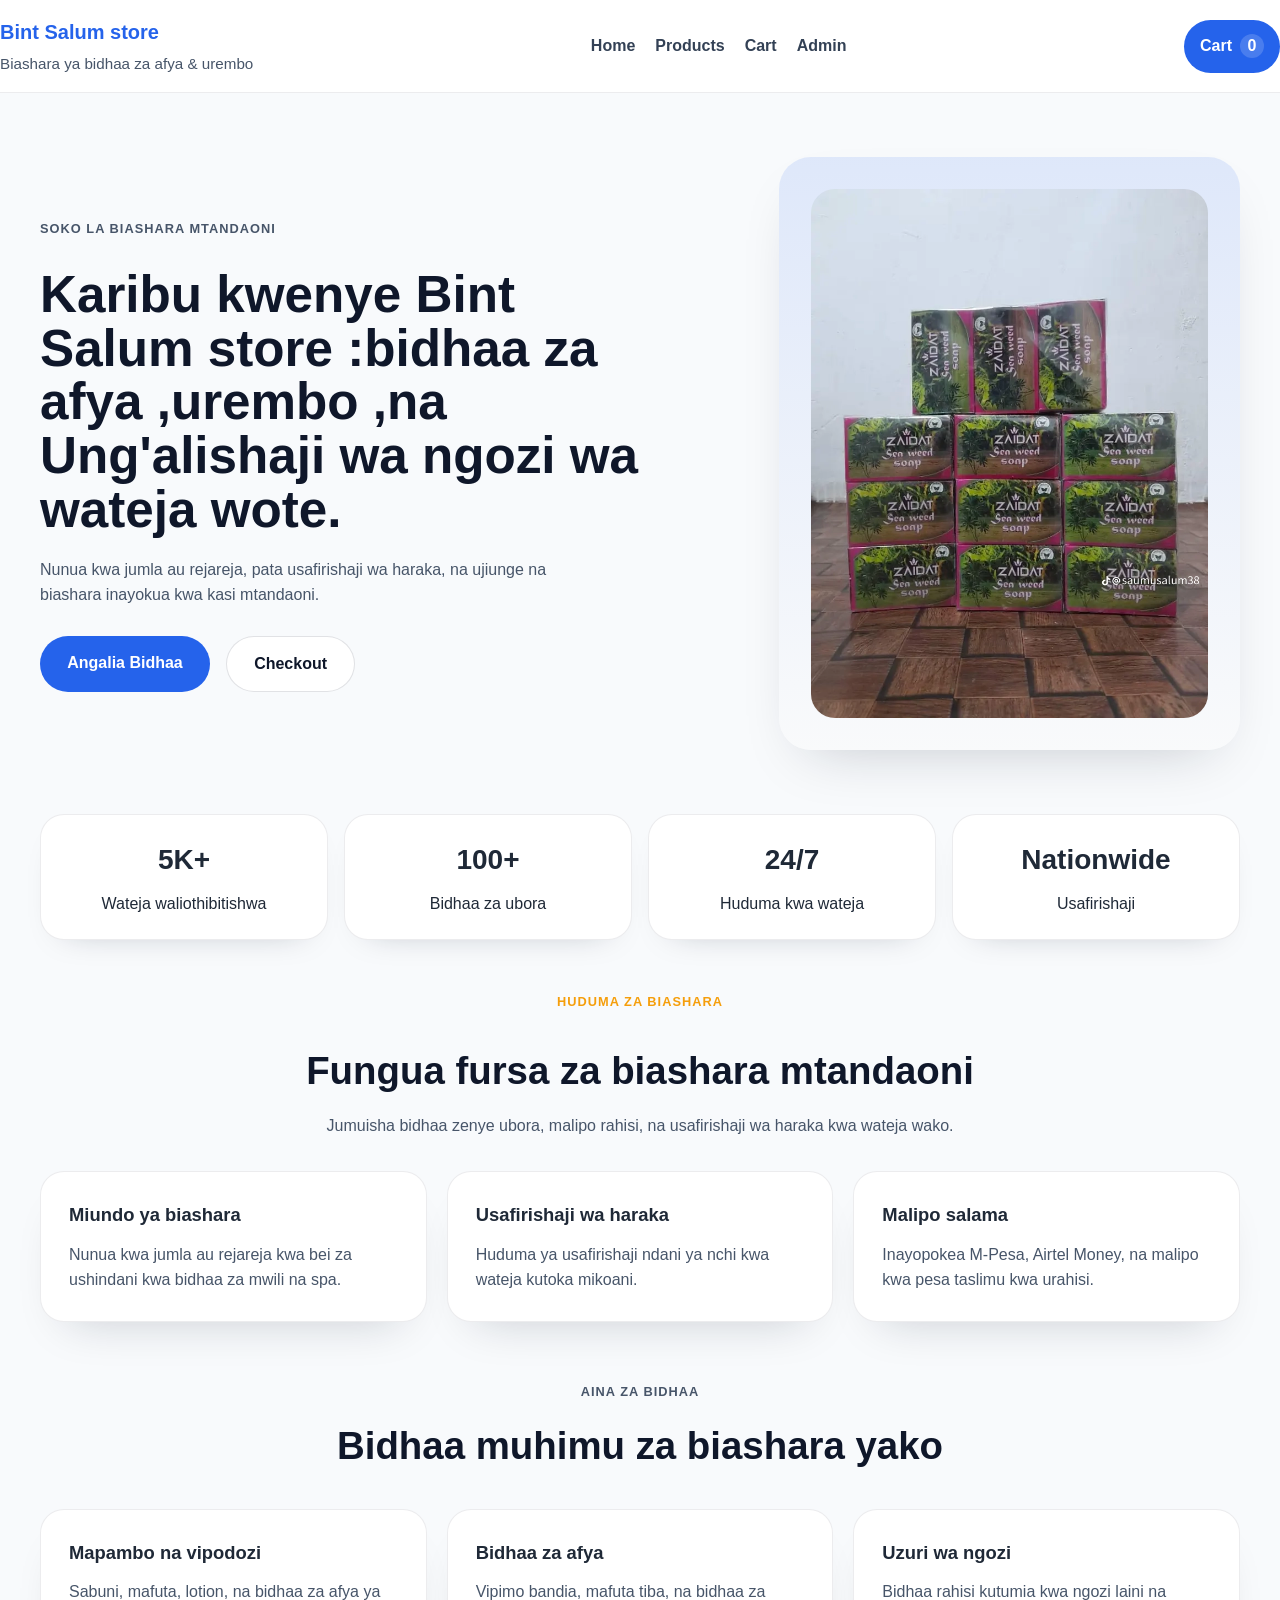
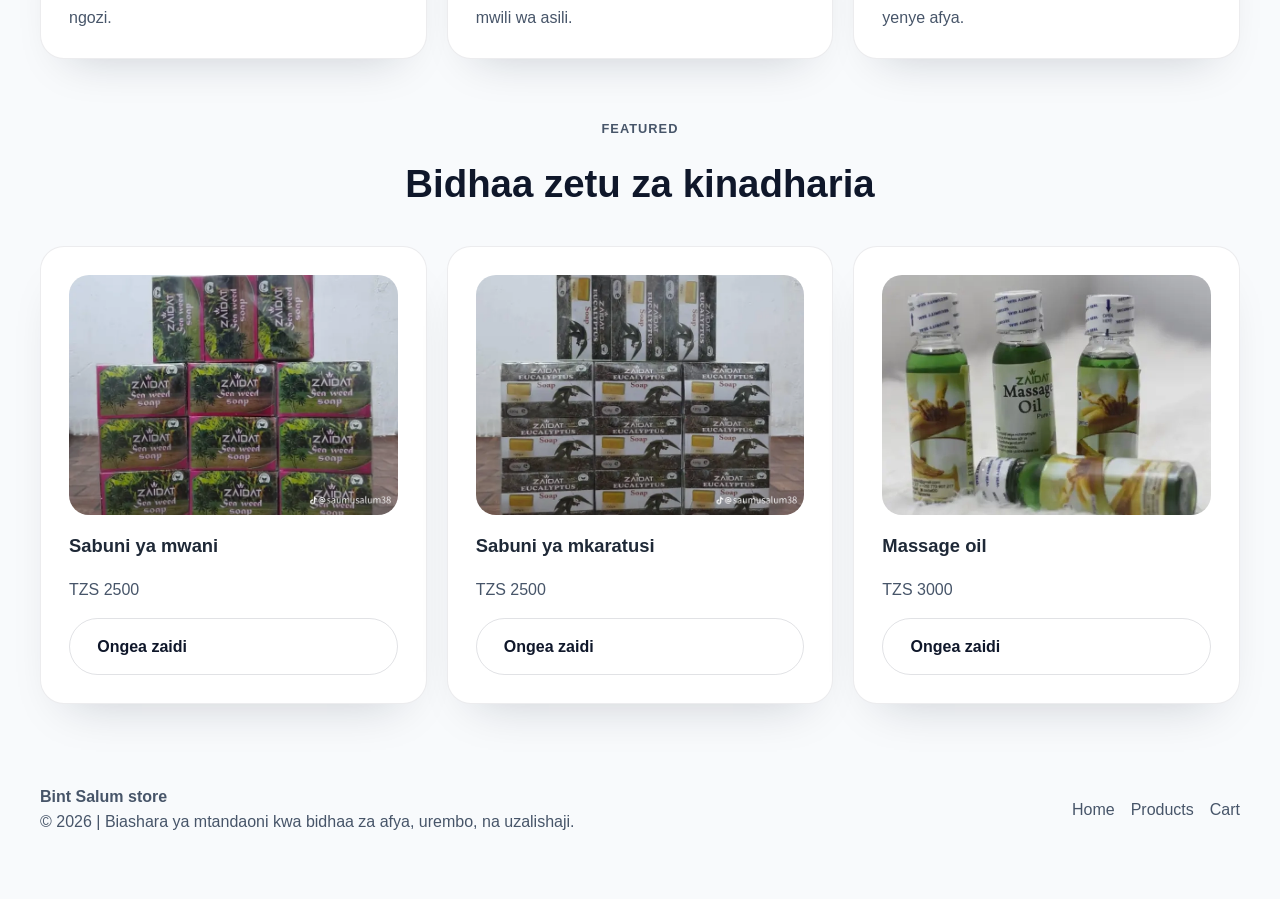
==== index.html @ f61f471f "Update site title and brand to Bint Salum store" ====
﻿<!DOCTYPE html>
<html lang="sw">
<head>
    <meta charset="UTF-8">
    <meta name="viewport" content="width=device-width, initial-scale=1.0">
    <title>Bint Salum store | Soko la Mtanda Mtandaoni</title>
    <link rel="stylesheet" href="css/style.css">
</head>
<body>

<header>
    <div class="brand">
        <a href="index.html">Bint Salum store</a>
        <p>Biashara ya bidhaa za afya & urembo</p>
    </div>
    <nav class="main-nav">
        <a href="index.html">Home</a>
        <a href="products.html">Products</a>
        <a href="cart.html">Cart</a>
        <a href="admin-login.html">Admin</a>
    </nav>
    <div class="header-actions">
        <a href="cart.html" class="cart-link">Cart <span class="cart-count">0</span></a>
    </div>
</header>

<main>
    <section class="hero container">
        <div class="hero-copy">
            <p class="eyebrow">Soko la biashara mtandaoni</p>
            <h1>Karibu kwenye Bint Salum store :bidhaa za afya ,urembo ,na Ung'alishaji wa ngozi wa wateja wote.</h1>
            <p>Nunua kwa jumla au rejareja, pata usafirishaji wa haraka, na ujiunge na biashara inayokua kwa kasi mtandaoni.</p>
            <div class="hero-actions">
                <a class="btn btn-primary" href="products.html">Angalia Bidhaa</a>
                <a class="btn btn-secondary" href="checkout.html">Checkout</a>
            </div>
        </div>
        <div class="hero-visual">
            <img src="images/product1.jpg" alt="Featured product" />
        </div>
    </section>

    <section class="stats container">
        <div class="stat-card">
            <strong>5K+</strong>
            <span>Wateja waliothibitishwa</span>
        </div>
        <div class="stat-card">
            <strong>100+</strong>
            <span>Bidhaa za ubora</span>
        </div>
        <div class="stat-card">
            <strong>24/7</strong>
            <span>Huduma kwa wateja</span>
        </div>
        <div class="stat-card">
            <strong>Nationwide</strong>
            <span>Usafirishaji</span>
        </div>
    </section>

    <section class="section-intro container">
        <span class="eyebrow">Huduma za biashara</span>
        <h2>Fungua fursa za biashara mtandaoni</h2>
        <p>Jumuisha bidhaa zenye ubora, malipo rahisi, na usafirishaji wa haraka kwa wateja wako.</p>
    </section>

    <section class="features container">
        <div class="feature-card">
            <h3>Miundo ya biashara</h3>
            <p>Nunua kwa jumla au rejareja kwa bei za ushindani kwa bidhaa za mwili na spa.</p>
        </div>
        <div class="feature-card">
            <h3>Usafirishaji wa haraka</h3>
            <p>Huduma ya usafirishaji ndani ya nchi kwa wateja kutoka mikoani.</p>
        </div>
        <div class="feature-card">
            <h3>Malipo salama</h3>
            <p>Inayopokea M-Pesa, Airtel Money, na malipo kwa pesa taslimu kwa urahisi.</p>
        </div>
    </section>

    <section class="categories container">
        <div class="section-heading">
            <p class="eyebrow">Aina za bidhaa</p>
            <h2>Bidhaa muhimu za biashara yako</h2>
        </div>
        <div class="category-grid">
            <div class="category-card">
                <h3>Mapambo na vipodozi</h3>
                <p>Sabuni, mafuta, lotion, na bidhaa za afya ya ngozi.</p>
            </div>
            <div class="category-card">
                <h3>Bidhaa za afya</h3>
                <p>Vipimo bandia, mafuta tiba, na bidhaa za mwili wa asili.</p>
            </div>
            <div class="category-card">
                <h3>Uzuri wa ngozi</h3>
                <p>Bidhaa rahisi kutumia kwa ngozi laini na yenye afya.</p>
            </div>
        </div>
    </section>

    <section class="featured-products container">
        <div class="section-heading">
            <p class="eyebrow">Featured</p>
            <h2>Bidhaa zetu za kinadharia</h2>
        </div>
        <div class="products-grid">
            <article class="product-card">
                <img src="images/product1.jpg" alt="Sabuni ya mwani" />
                <h3>Sabuni ya mwani</h3>
                <p>TZS 2500</p>
                <a href="products.html" class="btn btn-outline">Ongea zaidi</a>
            </article>
            <article class="product-card">
                <img src="images/product2.jpg" alt="Sabuni ya mkaratusi" />
                <h3>Sabuni ya mkaratusi</h3>
                <p>TZS 2500</p>
                <a href="products.html" class="btn btn-outline">Ongea zaidi</a>
            </article>
            <article class="product-card">
                <img src="images/product3.jpg" alt="Massage oil" />
                <h3>Massage oil</h3>
                <p>TZS 3000</p>
                <a href="products.html" class="btn btn-outline">Ongea zaidi</a>
            </article>
        </div>
    </section>
</main>

<footer class="site-footer container">
    <div>
        <strong>Bint Salum store</strong>
        <p>© 2026 | Biashara ya mtandaoni kwa bidhaa za afya, urembo, na uzalishaji.</p>
    </div>
    <nav class="footer-nav">
        <a href="index.html">Home</a>
        <a href="products.html">Products</a>
        <a href="cart.html">Cart</a>
    </nav>
</footer>

<script src="js/script.js"></script>
</body>
</html>
---- css/style.css ----
﻿* {
    box-sizing: border-box;
    margin: 0;
    padding: 0;
}

:root {
    color-scheme: light;
    font-family: "Inter", Arial, sans-serif;
    font-size: 16px;
    color: #1f2937;
    background: #f8fafc;
    --page-bg: #f8fafc;
    --surface: #ffffff;
    --surface-strong: #eef2ff;
    --primary: #2563eb;
    --primary-dark: #1d4ed8;
    --accent: #f59e0b;
    --border: rgba(15, 23, 42, 0.08);
    --shadow: 0 24px 60px -30px rgba(15, 23, 42, 0.25);
}

html, body {
    min-height: 100%;
    background: var(--page-bg);
}

body {
    line-height: 1.6;
}

img {
    max-width: 100%;
    display: block;
}

a {
    color: inherit;
    text-decoration: none;
}

button, select, input {
    font: inherit;
}

.container {
    width: min(1200px, calc(100% - 2rem));
    margin: 0 auto;
}

header {
    background: #ffffff;
    display: flex;
    align-items: center;
    justify-content: space-between;
    gap: 1rem;
    padding: 1rem 0;
    position: sticky;
    top: 0;
    z-index: 10;
    border-bottom: 1px solid var(--border);
    backdrop-filter: blur(8px);
}

.brand a {
    font-size: 1.25rem;
    font-weight: 700;
    color: var(--primary);
}

.brand p {
    margin-top: 0.25rem;
    color: #475569;
    font-size: 0.95rem;
}

.main-nav {
    display: flex;
    flex-wrap: wrap;
    gap: 1.25rem;
    align-items: center;
}

.main-nav a {
    color: #334155;
    font-weight: 550;
    transition: color 0.2s ease;
}

.main-nav a:hover {
    color: var(--primary);
}

.header-actions {
    display: flex;
    align-items: center;
    gap: 0.75rem;
}

.cart-link {
    background: var(--primary);
    color: #ffffff;
    padding: 0.85rem 1rem;
    border-radius: 999px;
    font-weight: 600;
    display: inline-flex;
    align-items: center;
    gap: 0.5rem;
}

.cart-count {
    display: inline-flex;
    min-width: 1.5rem;
    height: 1.5rem;
    align-items: center;
    justify-content: center;
    border-radius: 999px;
    background: rgba(255, 255, 255, 0.17);
}

.hero {
    padding: 4rem 0;
    display: grid;
    grid-template-columns: 1.2fr 0.8fr;
    gap: 3rem;
    align-items: center;
}

.hero-copy {
    max-width: 620px;
}

.eyebrow {
    display: inline-flex;
    align-items: center;
    gap: 0.5rem;
    color: var(--accent);
    font-weight: 700;
    margin-bottom: 1rem;
    text-transform: uppercase;
    letter-spacing: 0.08em;
    font-size: 0.8rem;
}

.hero h1 {
    font-size: clamp(2.4rem, 4vw, 3.6rem);
    line-height: 1.05;
    margin-bottom: 1.25rem;
    color: #0f172a;
}

.hero p {
    max-width: 34rem;
    color: #475569;
    margin-bottom: 1.75rem;
}

.hero-actions {
    display: flex;
    flex-wrap: wrap;
    gap: 1rem;
}

.btn {
    border: none;
    border-radius: 999px;
    padding: 0.9rem 1.7rem;
    font-weight: 700;
    cursor: pointer;
    transition: transform 0.2s ease, box-shadow 0.2s ease, background-color 0.2s ease;
}

.btn:hover {
    transform: translateY(-1px);
}

.btn-primary {
    background: var(--primary);
    color: #ffffff;
}

.btn-secondary {
    background: #ffffff;
    color: #0f172a;
    border: 1px solid rgba(15, 23, 42, 0.12);
}

.btn-outline {
    background: transparent;
    border: 1px solid rgba(15, 23, 42, 0.12);
    color: #0f172a;
}

.hero-visual {
    display: grid;
    place-items: center;
    background: linear-gradient(180deg, rgba(37, 99, 235, 0.12), rgba(249, 250, 251, 0.9));
    border-radius: 32px;
    padding: 2rem;
    box-shadow: var(--shadow);
}

.hero-visual img {
    width: 100%;
    border-radius: 24px;
    object-fit: cover;
}

.stats {
    display: grid;
    grid-template-columns: repeat(4, minmax(180px, 1fr));
    gap: 1rem;
    margin-bottom: 3rem;
}

.stat-card {
    background: var(--surface);
    padding: 1.4rem;
    border: 1px solid var(--border);
    border-radius: 24px;
    text-align: center;
    box-shadow: 0 14px 34px -26px rgba(15, 23, 42, 0.35);
}

.stat-card strong {
    display: block;
    font-size: 1.75rem;
    margin-bottom: 0.5rem;
}

.section-intro,
.section-heading {
    text-align: center;
    margin-bottom: 2rem;
}

.section-heading h2,
.section-intro h2 {
    font-size: clamp(2rem, 3vw, 2.6rem);
    margin-top: 0.75rem;
    color: #0f172a;
}

.section-intro p,
.section-heading p {
    color: #475569;
    max-width: 700px;
    margin: 0.75rem auto 0;
}

.features,
.category-grid,
.products-grid {
    display: grid;
    gap: 1.25rem;
    margin-bottom: 3rem;
}

.features {
    grid-template-columns: repeat(3, minmax(260px, 1fr));
}

.feature-card,
.category-card,
.product-card,
.checkout-card,
.checkout-summary-card,
.order-box,
.cart-item {
    background: var(--surface);
    border-radius: 24px;
    padding: 1.75rem;
    border: 1px solid var(--border);
    box-shadow: 0 24px 48px -28px rgba(15, 23, 42, 0.22);
}

.feature-card h3,
.category-card h3,
.product-card h3 {
    margin-bottom: 0.75rem;
    font-size: 1.15rem;
}

.feature-card p,
.category-card p,
.product-card p,
.order-box p {
    color: #475569;
}

.category-grid {
    grid-template-columns: repeat(3, minmax(220px, 1fr));
}

.products-grid {
    grid-template-columns: repeat(3, minmax(240px, 1fr));
}

.product-card {
    display: flex;
    flex-direction: column;
    gap: 1rem;
}

.product-card img {
    border-radius: 20px;
    height: 240px;
    object-fit: cover;
}

.product-card h3 {
    margin: 0;
}

.checkout-grid {
    display: grid;
    grid-template-columns: 1.1fr 0.9fr;
    gap: 2rem;
    margin-bottom: 3rem;
}

.checkout-card,
.checkout-summary-card {
    min-height: 360px;
}

.checkout-card form,
.login-panel {
    display: grid;
    gap: 1rem;
}

.checkout-card input,
.checkout-card select,
.login-panel input {
    width: 100%;
    padding: 1rem 1.1rem;
    border-radius: 16px;
    border: 1px solid var(--border);
    background: #fff;
}

.checkout-card input:focus,
.checkout-card select:focus,
.login-panel input:focus {
    outline: none;
    border-color: var(--primary);
}

.password-field {
    display: flex;
    gap: 0.75rem;
    align-items: center;
}

.password-field input {
    flex: 1;
}

.password-toggle {
    white-space: nowrap;
    padding: 0.95rem 1rem;
}

.order-message,
.error-text {
    color: #dc2626;
    min-height: 1.5rem;
}

.checkout-items {
    display: grid;
    gap: 0.9rem;
    margin-bottom: 1.5rem;
}

.hidden {
    display: none !important;
}

.payment-section {
    margin-top: 1.5rem;
    background: #fff;
    border-radius: 20px;
    padding: 1.5rem;
    border: 1px solid var(--border);
}

.payment-section h3 {
    margin-top: 0;
}

.payment-details {
    margin-top: 1rem;
    padding: 1rem;
    border-radius: 18px;
    background: #f8fafc;
    border: 1px solid #e2e8f0;
}

.payment-details-card h4 {
    margin-bottom: 0.75rem;
}

.payment-details-card p {
    margin: 0.5rem 0;
    color: #334155;
}

.checkout-item,
.cart-item {
    display: flex;
    justify-content: space-between;
    align-items: center;
    padding: 1rem;
    border-radius: 16px;
    background: #f8fafc;
}

.cart-section {
    display: grid;
    grid-template-columns: 1.4fr 0.8fr;
    gap: 2rem;
    margin-bottom: 4rem;
}

.cart-summary {
    display: flex;
    flex-direction: column;
    gap: 1.25rem;
    justify-content: space-between;
}

.cart-actions {
    display: flex;
    gap: 1rem;
    flex-wrap: wrap;
}

.clear-btn {
    background: #ef4444;
    color: #ffffff;
    border-radius: 999px;
}

.cart-item button {
    border: none;
    background: #ef4444;
    color: white;
    padding: 0.8rem 1rem;
    border-radius: 999px;
    cursor: pointer;
}

.admin-panel {
    display: grid;
    gap: 1rem;
}

.admin-grid {
    display: grid;
    grid-template-columns: repeat(auto-fit, minmax(320px, 1fr));
    gap: 1.5rem;
    margin-bottom: 2rem;
}

.product-form {
    display: grid;
    gap: 1rem;
}

.product-form input,
.product-form textarea {
    width: 100%;
    padding: 1rem;
    border-radius: 16px;
    border: 1px solid var(--border);
    background: #ffffff;
}

.product-form textarea {
    min-height: 120px;
    resize: vertical;
}

.product-list-item {
    background: #f8fafc;
    padding: 1rem;
    border-radius: 20px;
    border: 1px solid rgba(148, 163, 184, 0.2);
    display: grid;
    gap: 0.5rem;
}

.product-list-item button {
    width: fit-content;
    margin-top: 0.5rem;
}

.order-box {
    display: grid;
    gap: 0.5rem;
}

.login-page {
    padding: 4rem 0;
}

.login-panel {
    max-width: 420px;
    margin: 0 auto;
    background: var(--surface);
    padding: 2rem;
    border-radius: 32px;
    text-align: center;
    box-shadow: var(--shadow);
}

.login-panel h2 {
    margin-bottom: 0.5rem;
}

.login-panel p {
    color: #475569;
}

.small-note {
    margin-top: 0.5rem;
    color: #64748b;
    font-size: 0.95rem;
}

.site-footer {
    display: flex;
    justify-content: space-between;
    align-items: center;
    gap: 1rem;
    padding: 2rem 0 4rem;
    color: #475569;
}

.footer-nav {
    display: flex;
    gap: 1rem;
    flex-wrap: wrap;
}

.footer-nav a {
    color: #475569;
}

@media (max-width: 980px) {
    .hero {
        grid-template-columns: 1fr;
    }

    .stats {
        grid-template-columns: repeat(2, minmax(180px, 1fr));
    }

    .features,
    .category-grid,
    .products-grid {
        grid-template-columns: 1fr;
    }

    .checkout-grid,
    .cart-section {
        grid-template-columns: 1fr;
    }
}

@media (max-width: 640px) {
    header {
        flex-direction: column;
        align-items: flex-start;
    }

    .main-nav {
        width: 100%;
        justify-content: flex-start;
    }

    .hero h1 {
        font-size: 2.4rem;
    }

    .site-footer {
        flex-direction: column;
        align-items: flex-start;
    }
}
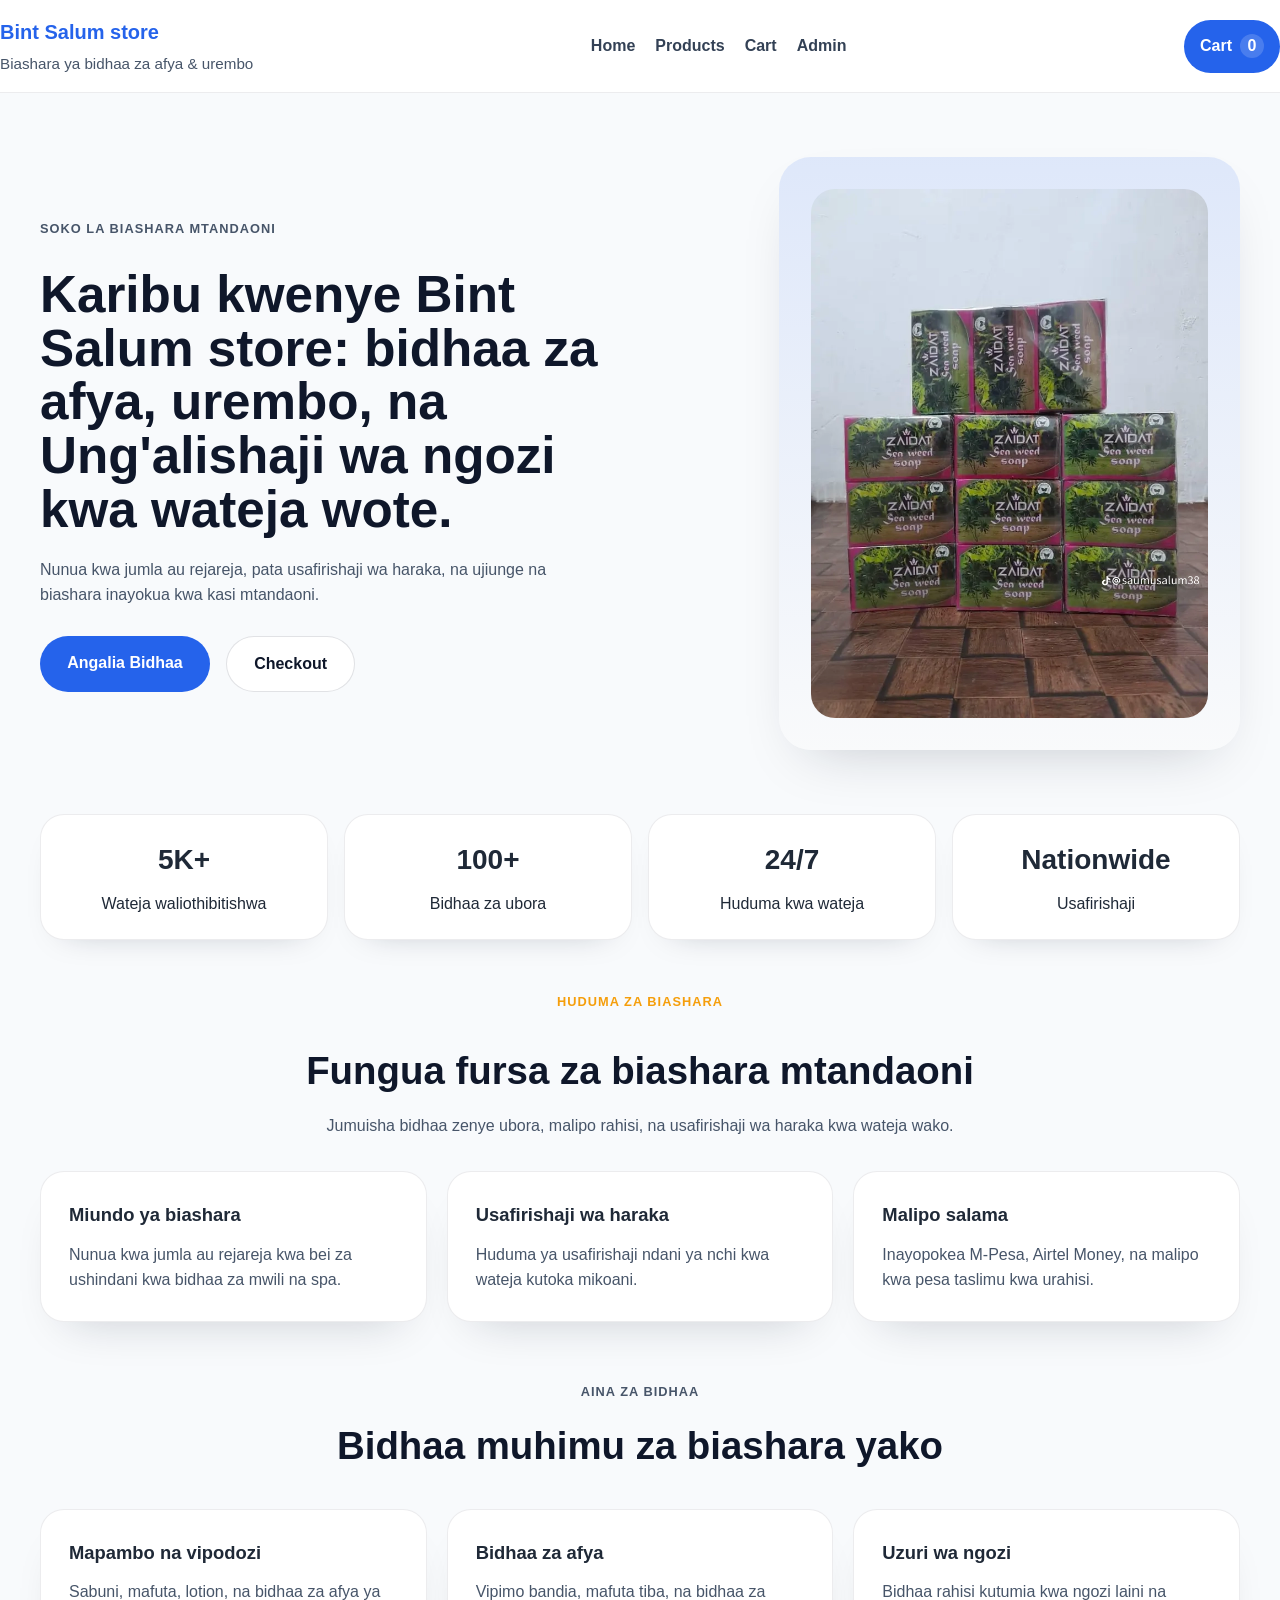
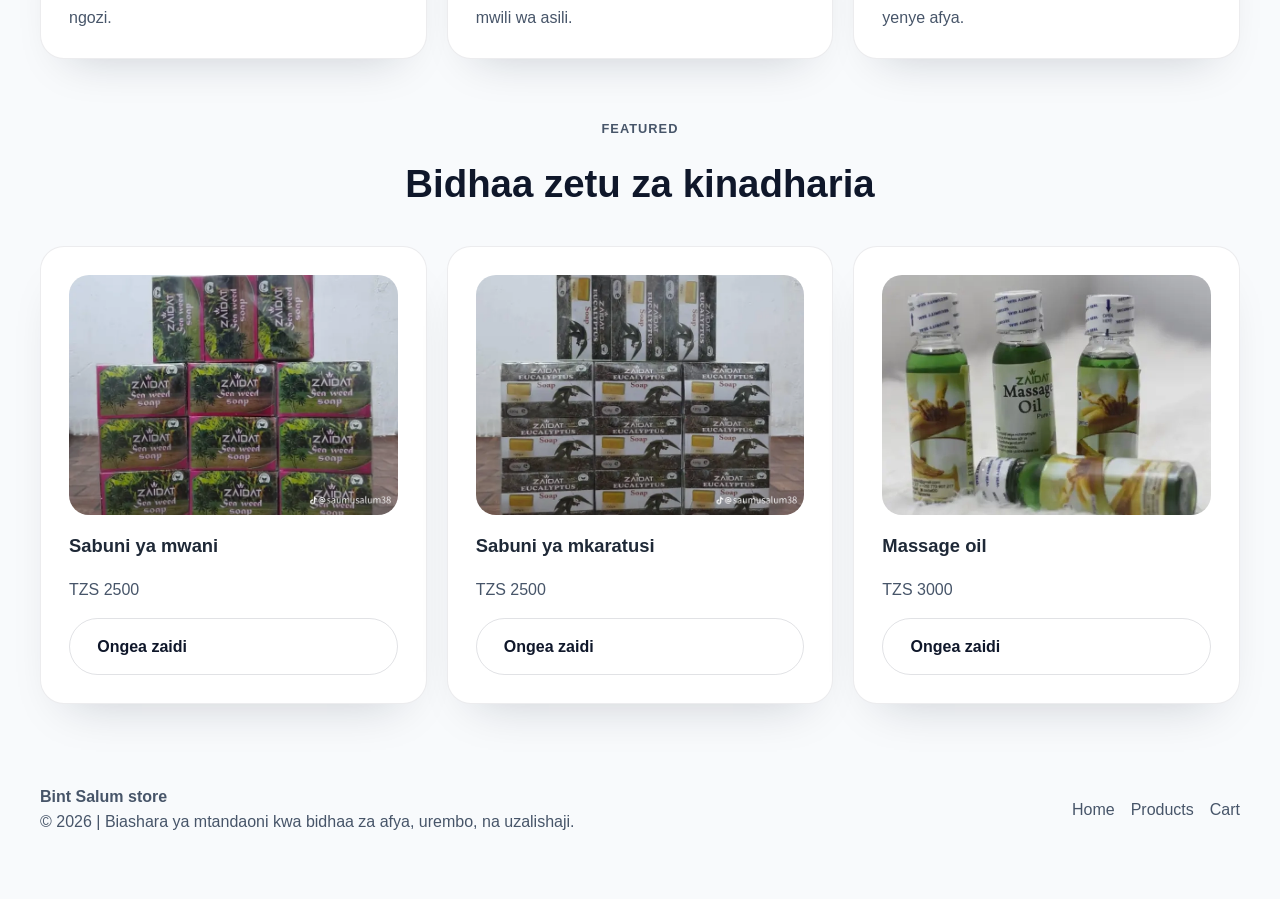
==== commit d29e7ab4: "Update business project with latest responsive and branding changes" ====
--- a/index.html
+++ b/index.html
@@ -3,7 +3,7 @@
 <head>
     <meta charset="UTF-8">
     <meta name="viewport" content="width=device-width, initial-scale=1.0">
-    <title>Bint Salum store | Soko la Mtanda Mtandaoni</title>
+    <title>Bint Salum store | Soko la Mtandaoni</title>
     <link rel="stylesheet" href="css/style.css">
 </head>
 <body>
@@ -13,6 +13,7 @@
         <a href="index.html">Bint Salum store</a>
         <p>Biashara ya bidhaa za afya & urembo</p>
     </div>
+    <button class="mobile-menu-button" type="button" onclick="toggleMobileMenu()" aria-label="Fungua menyu">Menu</button>
     <nav class="main-nav">
         <a href="index.html">Home</a>
         <a href="products.html">Products</a>
@@ -28,7 +29,7 @@
     <section class="hero container">
         <div class="hero-copy">
             <p class="eyebrow">Soko la biashara mtandaoni</p>
-            <h1>Karibu kwenye Bint Salum store :bidhaa za afya ,urembo ,na Ung'alishaji wa ngozi wa wateja wote.</h1>
+            <h1>Karibu kwenye Bint Salum store: bidhaa za afya, urembo, na Ung'alishaji wa ngozi kwa wateja wote.</h1>
             <p>Nunua kwa jumla au rejareja, pata usafirishaji wa haraka, na ujiunge na biashara inayokua kwa kasi mtandaoni.</p>
             <div class="hero-actions">
                 <a class="btn btn-primary" href="products.html">Angalia Bidhaa</a>
--- a/css/style.css
+++ b/css/style.css
@@ -97,6 +97,17 @@
     gap: 0.75rem;
 }
 
+.mobile-menu-button {
+    display: none;
+    border: 1px solid rgba(15, 23, 42, 0.12);
+    background: #ffffff;
+    color: #0f172a;
+    border-radius: 999px;
+    padding: 0.75rem 1rem;
+    cursor: pointer;
+    font-weight: 700;
+}
+
 .cart-link {
     background: var(--primary);
     color: #ffffff;
@@ -332,12 +343,34 @@
 
 .checkout-card input,
 .checkout-card select,
-.login-panel input {
+.login-panel input,
+.product-form input,
+.product-form textarea,
+.product-form select {
     width: 100%;
     padding: 1rem 1.1rem;
     border-radius: 16px;
     border: 1px solid var(--border);
     background: #fff;
+}
+
+.product-form label {
+    font-weight: 600;
+    margin-top: 0.5rem;
+    display: block;
+    color: #334155;
+}
+
+.image-preview {
+    margin-top: 0.75rem;
+}
+
+.preview-image {
+    width: 100%;
+    max-width: 320px;
+    border-radius: 16px;
+    border: 1px solid var(--border);
+    object-fit: cover;
 }
 
 .checkout-card input:focus,
@@ -550,8 +583,45 @@
 }
 
 @media (max-width: 980px) {
+    header {
+        padding: 1rem 0;
+    }
+
+    .mobile-menu-button {
+        display: inline-flex;
+    }
+
+    .main-nav {
+        display: none;
+        flex-direction: column;
+        width: 100%;
+        gap: 0.75rem;
+        margin-top: 1rem;
+        padding-top: 1rem;
+        border-top: 1px solid rgba(15, 23, 42, 0.08);
+    }
+
+    .main-nav.open {
+        display: flex;
+    }
+
     .hero {
         grid-template-columns: 1fr;
+        padding: 2rem 0;
+    }
+
+    .hero-visual {
+        padding: 1.5rem;
+    }
+
+    .hero-actions {
+        flex-direction: column;
+        align-items: stretch;
+    }
+
+    .btn {
+        width: 100%;
+        justify-content: center;
     }
 
     .stats {
@@ -568,12 +638,29 @@
     .cart-section {
         grid-template-columns: 1fr;
     }
+
+    .checkout-card,
+    .checkout-summary-card,
+    .cart-summary {
+        min-height: auto;
+    }
+
+    .product-list-item {
+        flex-direction: column;
+        align-items: flex-start;
+    }
+
+    .product-list-actions {
+        width: 100%;
+        text-align: left;
+    }
 }
 
 @media (max-width: 640px) {
     header {
         flex-direction: column;
         align-items: flex-start;
+        padding: 1rem 0;
     }
 
     .main-nav {
@@ -582,11 +669,71 @@
     }
 
     .hero h1 {
-        font-size: 2.4rem;
+        font-size: clamp(2rem, 8vw, 2.6rem);
+    }
+
+    .hero p {
+        max-width: 100%;
+    }
+
+    .hero-actions {
+        width: 100%;
+    }
+
+    .btn {
+        width: 100%;
+    }
+
+    .checkout-card,
+    .checkout-summary-card {
+        padding: 1rem;
+    }
+
+    .cart-item {
+        flex-direction: column;
+        align-items: flex-start;
+        gap: 0.75rem;
     }
 
     .site-footer {
         flex-direction: column;
         align-items: flex-start;
     }
-}
+
+    .product-form input,
+    .product-form textarea,
+    .product-form select {
+        padding: 0.9rem;
+    }
+}
+
+/* Admin thumbnails and product list layout */
+.admin-thumb {
+    width: 72px;
+    height: 72px;
+    object-fit: cover;
+    border-radius: 8px;
+    border: 1px solid var(--border);
+}
+
+.product-list-item {
+    display: flex;
+    gap: 1rem;
+    align-items: center;
+    padding: 0.75rem 0.5rem;
+    border-bottom: 1px dashed rgba(15,23,42,0.04);
+    background: #fff;
+}
+
+.product-list-thumb {
+    flex: 0 0 72px;
+}
+
+.product-list-body {
+    flex: 1;
+}
+
+.product-list-actions {
+    min-width: 80px;
+    text-align: right;
+}
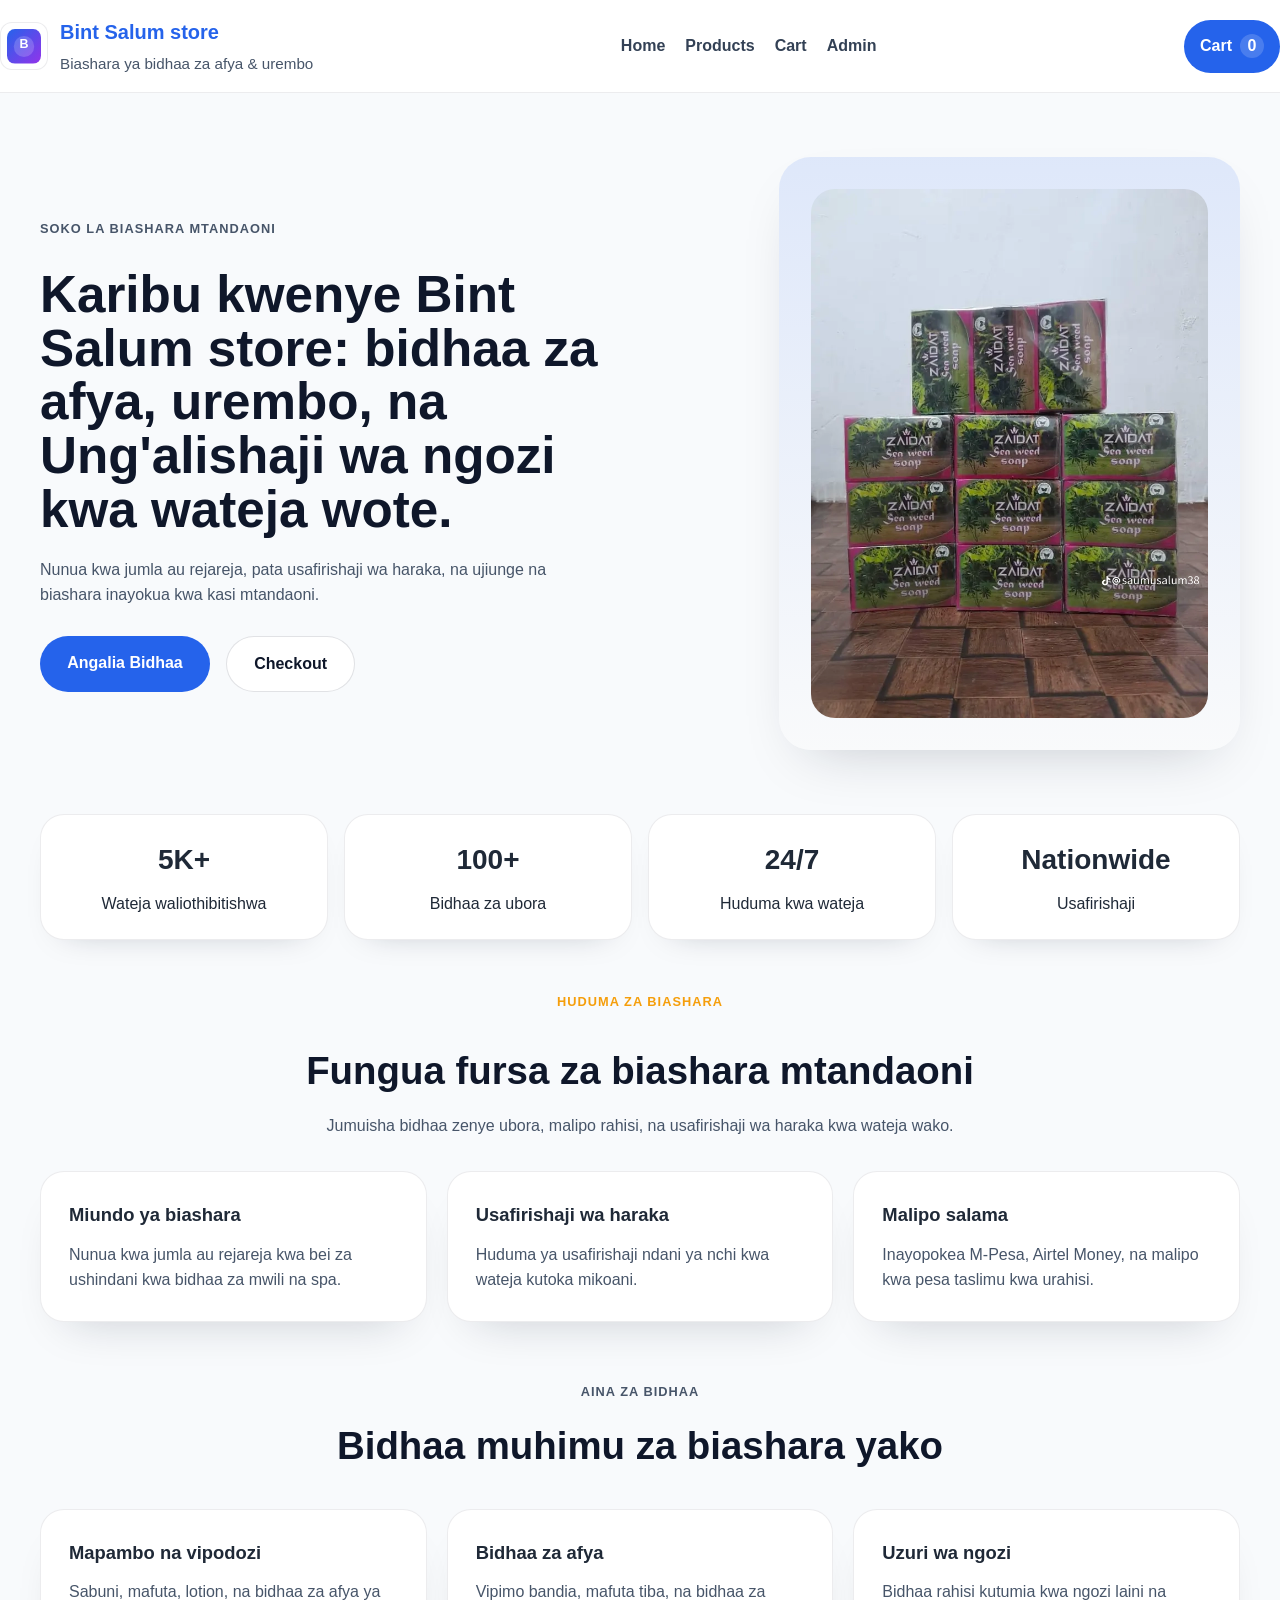
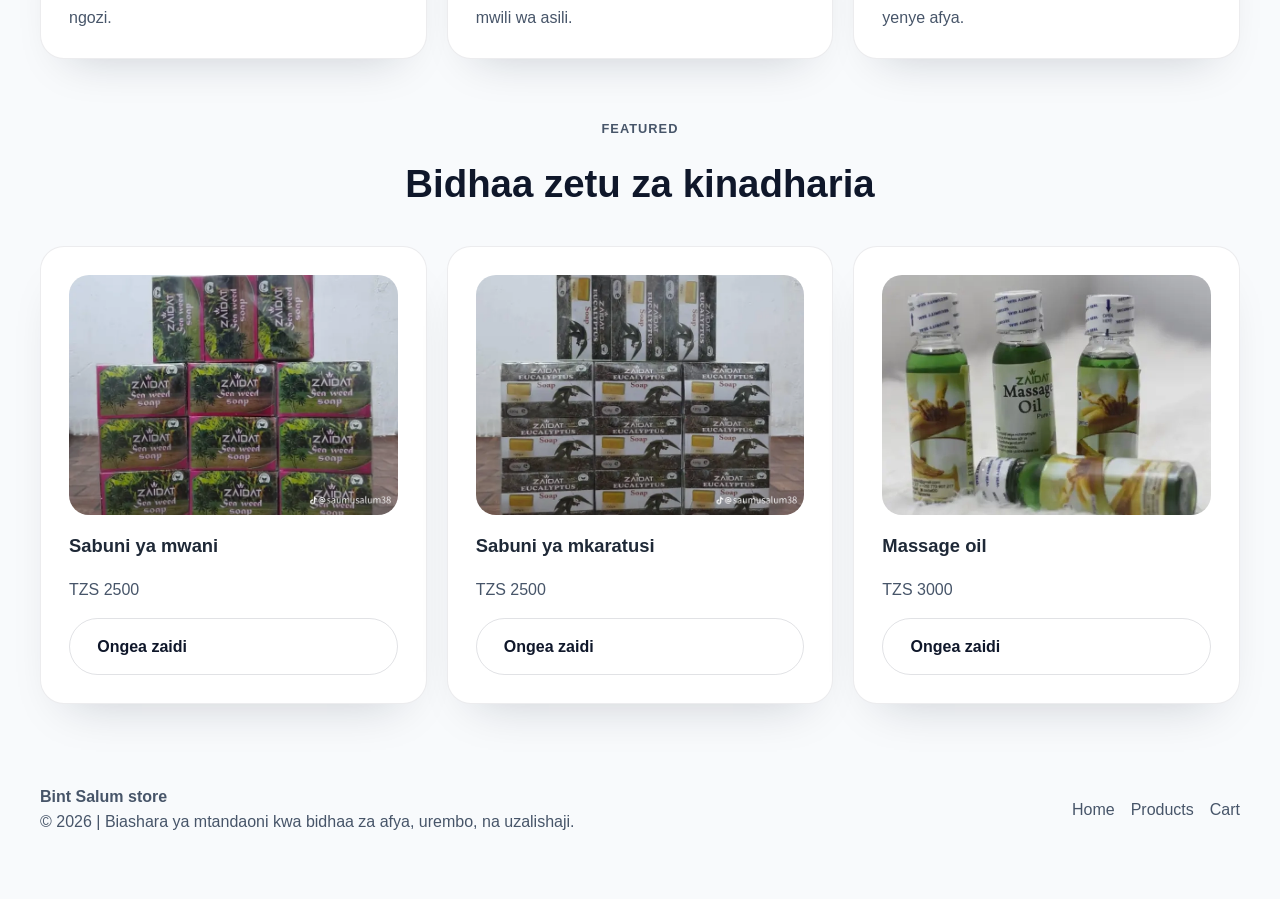
==== commit 9aca555b: "Add homepage business logo placeholder and header brand layout" ====
--- a/index.html
+++ b/index.html
@@ -10,8 +10,13 @@
 
 <header>
     <div class="brand">
-        <a href="index.html">Bint Salum store</a>
-        <p>Biashara ya bidhaa za afya & urembo</p>
+        <a href="index.html" class="brand-link">
+            <img src="images/logo.svg" alt="Bint Salum store logo" class="brand-logo" />
+            <div class="brand-copy">
+                <strong>Bint Salum store</strong>
+                <p>Biashara ya bidhaa za afya & urembo</p>
+            </div>
+        </a>
     </div>
     <button class="mobile-menu-button" type="button" onclick="toggleMobileMenu()" aria-label="Fungua menyu">Menu</button>
     <nav class="main-nav">
--- a/css/style.css
+++ b/css/style.css
@@ -62,13 +62,37 @@
     backdrop-filter: blur(8px);
 }
 
-.brand a {
+.brand {
+    display: flex;
+    align-items: center;
+    gap: 0.75rem;
+}
+
+.brand-link {
+    display: flex;
+    align-items: center;
+    gap: 0.75rem;
+    color: inherit;
+}
+
+.brand-logo {
+    width: 48px;
+    height: 48px;
+    object-fit: contain;
+    border-radius: 12px;
+    background: #ffffff;
+    padding: 0.35rem;
+    border: 1px solid rgba(15, 23, 42, 0.08);
+}
+
+.brand-copy strong {
+    display: block;
     font-size: 1.25rem;
     font-weight: 700;
     color: var(--primary);
 }
 
-.brand p {
+.brand-copy p {
     margin-top: 0.25rem;
     color: #475569;
     font-size: 0.95rem;
@@ -684,6 +708,29 @@
         width: 100%;
     }
 
+    .password-field {
+        flex-wrap: wrap;
+        align-items: stretch;
+    }
+
+    .password-field input,
+    .password-toggle {
+        width: 100%;
+    }
+
+    .password-toggle {
+        margin-top: 0.5rem;
+    }
+
+    .login-page {
+        padding: 2rem 0;
+    }
+
+    .login-panel {
+        padding: 1.5rem;
+        border-radius: 24px;
+    }
+
     .checkout-card,
     .checkout-summary-card {
         padding: 1rem;
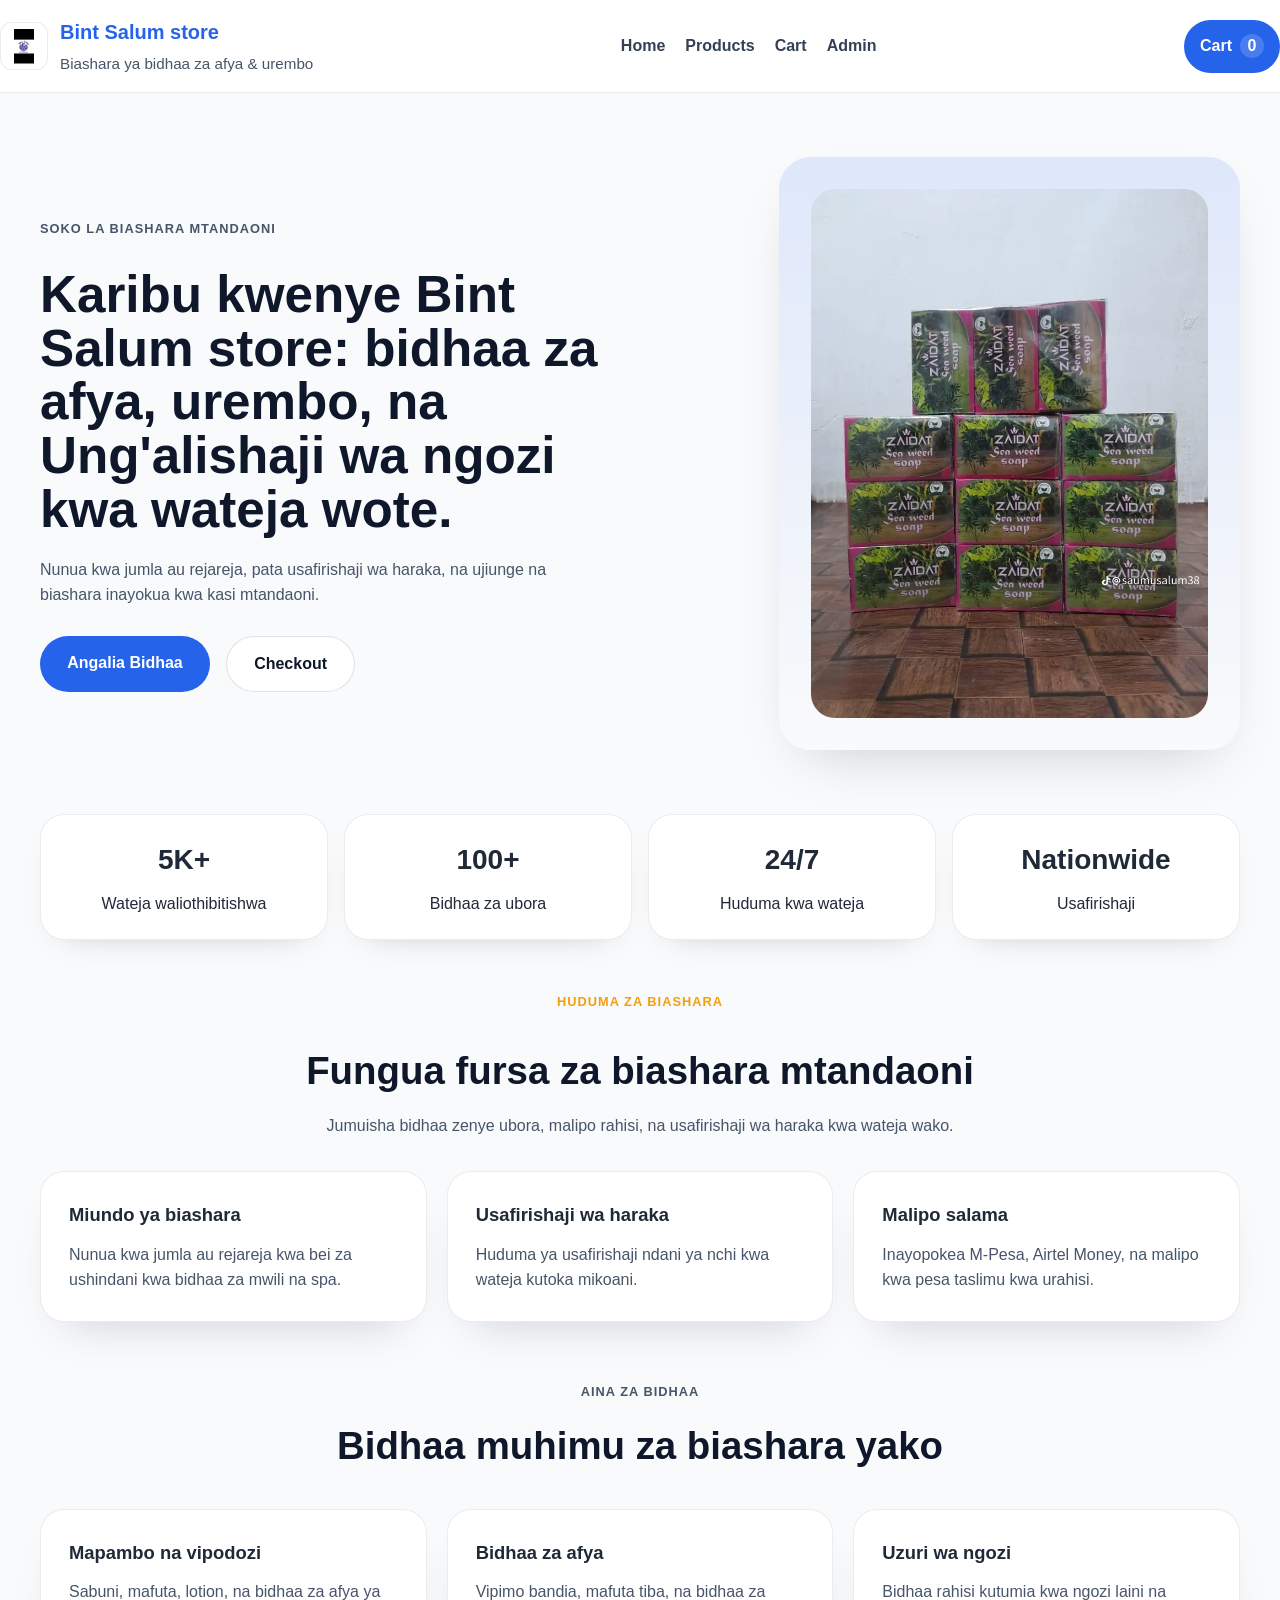
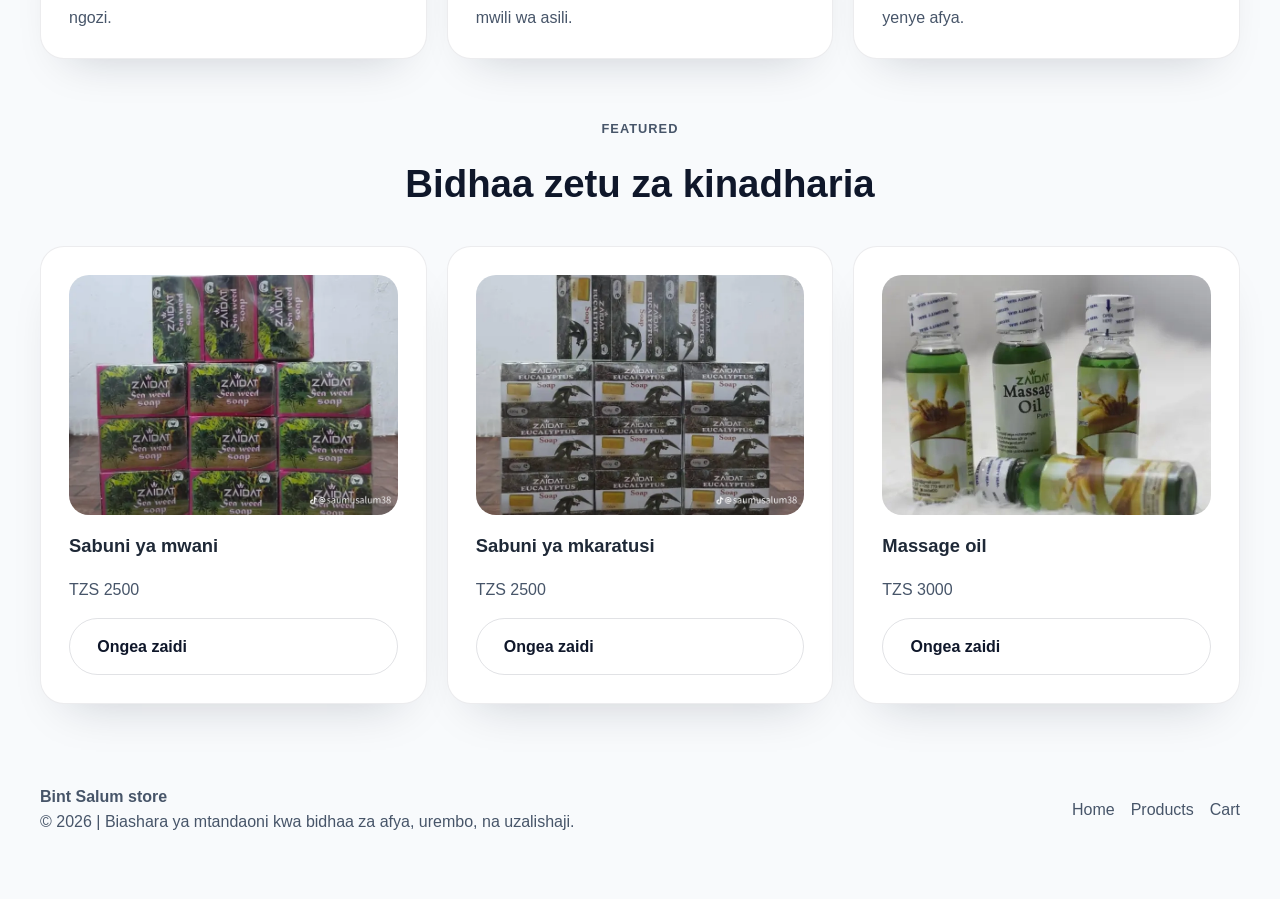
==== commit 1a31a30f: "Remove old logo placeholder and use product7 logo" ====
--- a/index.html
+++ b/index.html
@@ -11,7 +11,7 @@
 <header>
     <div class="brand">
         <a href="index.html" class="brand-link">
-            <img src="images/logo.svg" alt="Bint Salum store logo" class="brand-logo" />
+            <img src="images/product7.png" alt="Bint Salum store logo" class="brand-logo" />
             <div class="brand-copy">
                 <strong>Bint Salum store</strong>
                 <p>Biashara ya bidhaa za afya & urembo</p>
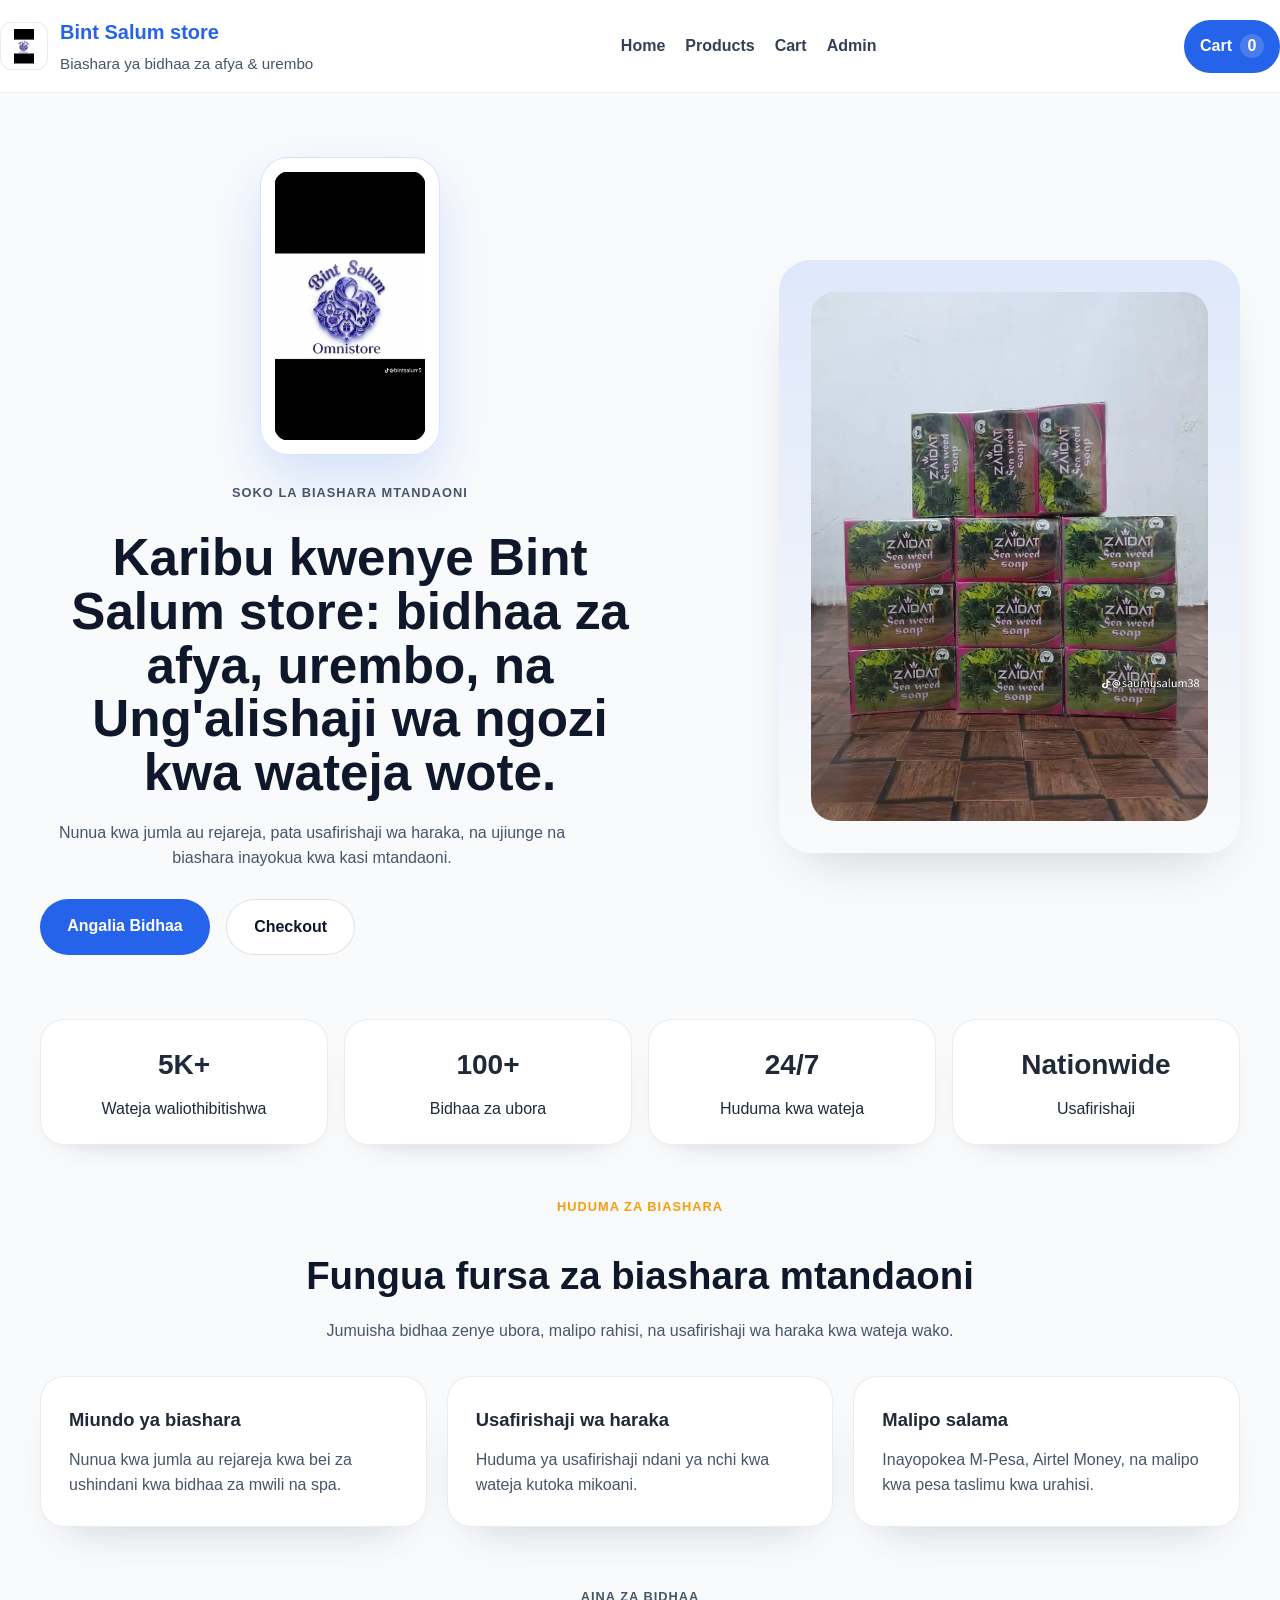
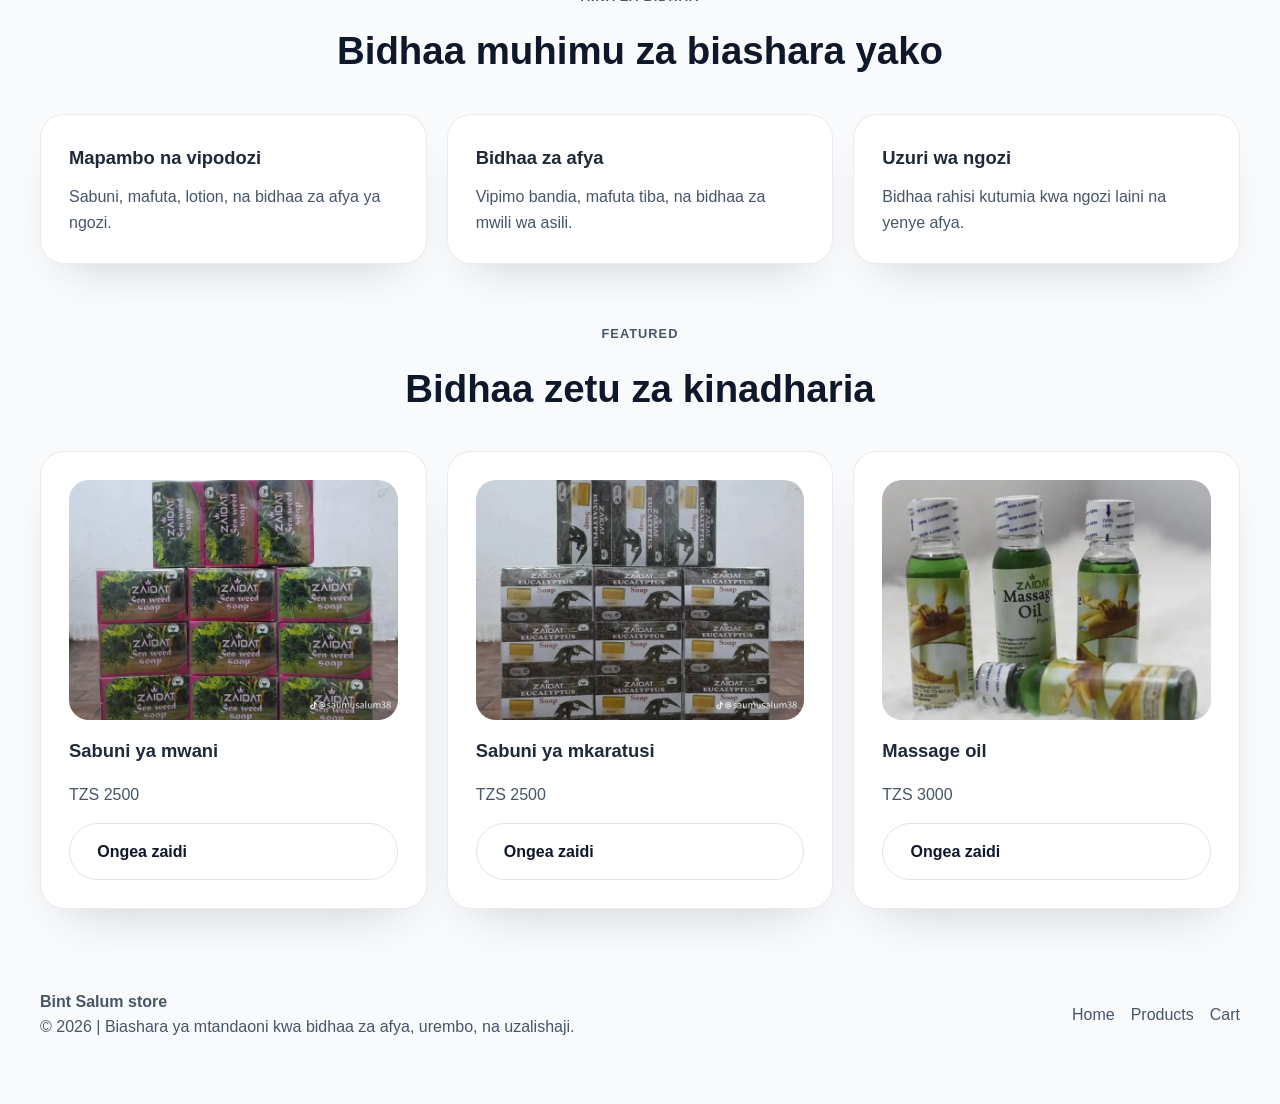
==== commit 435e07ec: "Center homepage hero logo and enhance welcome styling" ====
--- a/index.html
+++ b/index.html
@@ -33,6 +33,9 @@
 <main>
     <section class="hero container">
         <div class="hero-copy">
+            <div class="hero-logo-wrapper">
+                <img src="images/product7.png" alt="Bint Salum store logo" class="hero-logo" />
+            </div>
             <p class="eyebrow">Soko la biashara mtandaoni</p>
             <h1>Karibu kwenye Bint Salum store: bidhaa za afya, urembo, na Ung'alishaji wa ngozi kwa wateja wote.</h1>
             <p>Nunua kwa jumla au rejareja, pata usafirishaji wa haraka, na ujiunge na biashara inayokua kwa kasi mtandaoni.</p>
--- a/css/style.css
+++ b/css/style.css
@@ -163,6 +163,23 @@
 
 .hero-copy {
     max-width: 620px;
+    text-align: center;
+}
+
+.hero-logo-wrapper {
+    display: flex;
+    justify-content: center;
+    margin-bottom: 1.5rem;
+}
+
+.hero-logo {
+    width: min(180px, 100%);
+    max-width: 180px;
+    border-radius: 28px;
+    box-shadow: 0 24px 52px rgba(37, 99, 235, 0.16);
+    border: 1px solid rgba(37, 99, 235, 0.18);
+    background: #ffffffee;
+    padding: 0.85rem;
 }
 
 .eyebrow {
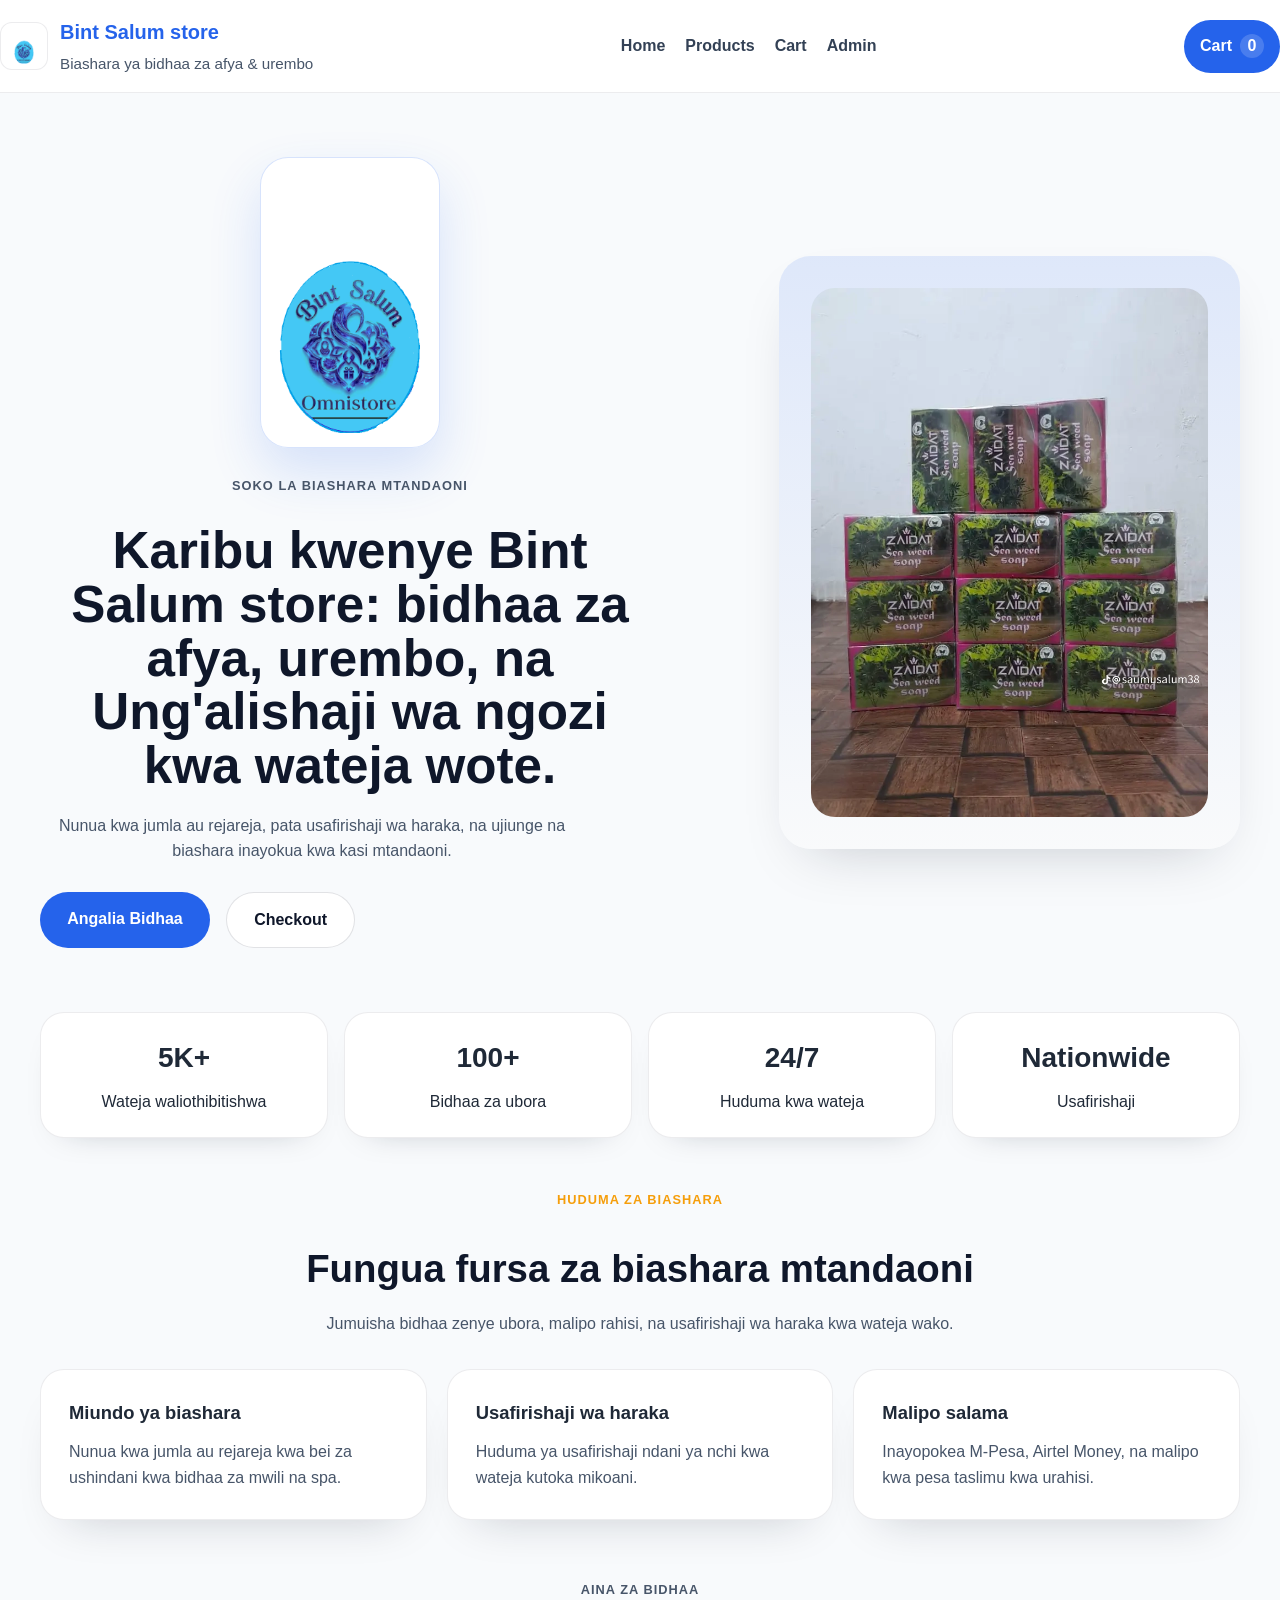
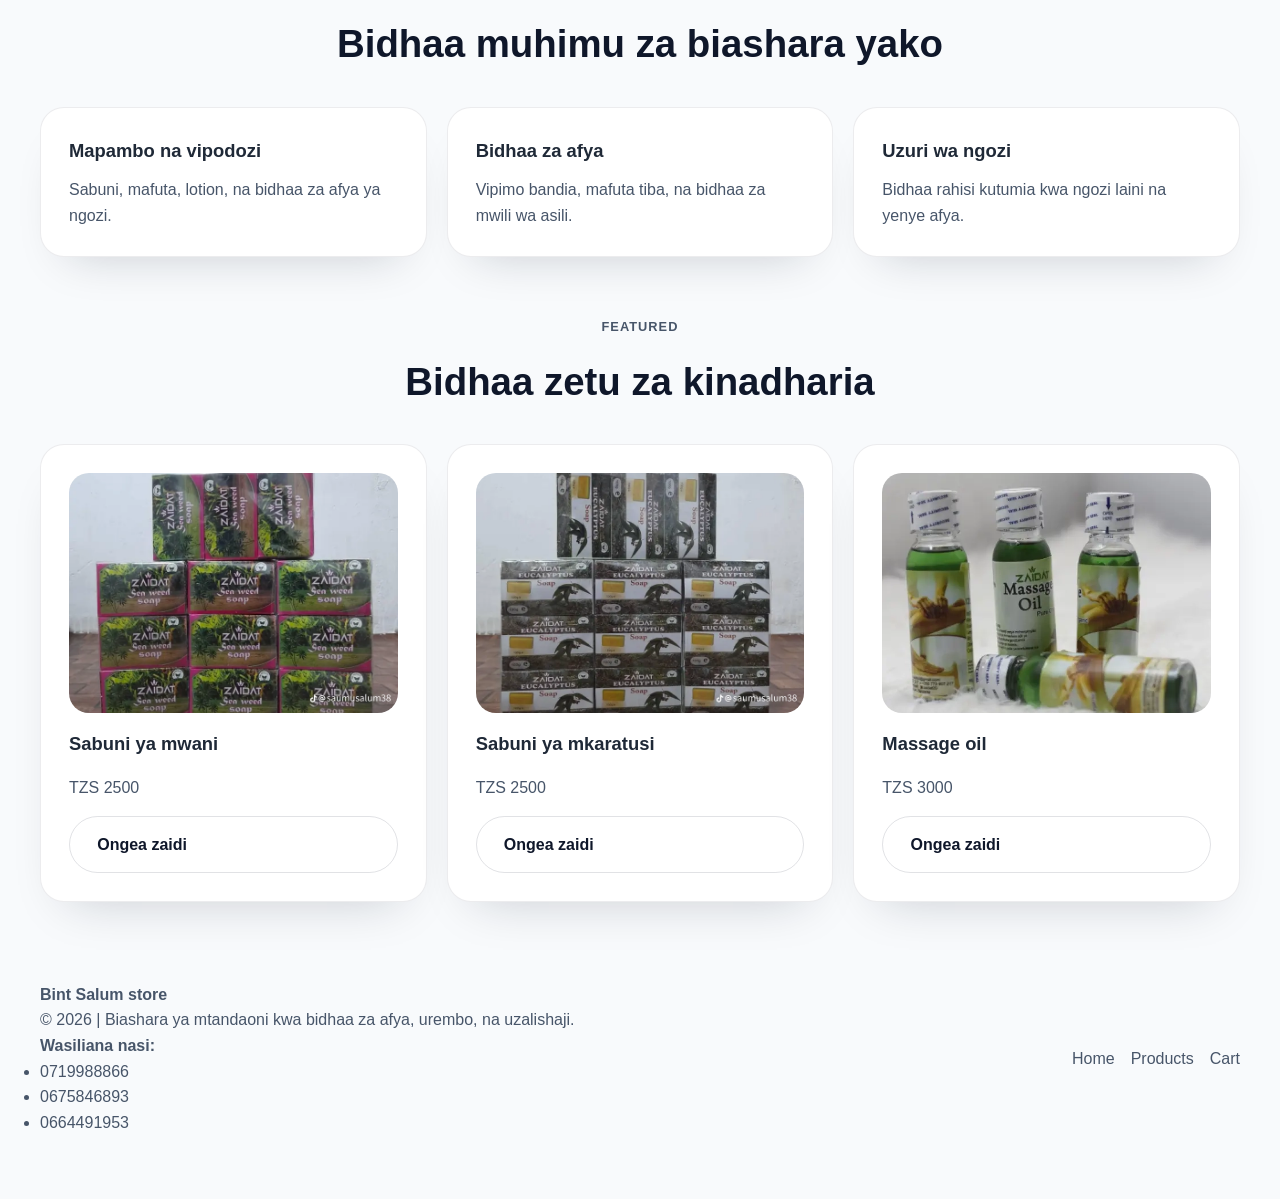
==== commit 166d6c12: "Update homepage footer contact links and mobile footer layout" ====
--- a/index.html
+++ b/index.html
@@ -142,6 +142,14 @@
     <div>
         <strong>Bint Salum store</strong>
         <p>© 2026 | Biashara ya mtandaoni kwa bidhaa za afya, urembo, na uzalishaji.</p>
+        <div class="footer-contact">
+            <p><strong>Wasiliana nasi:</strong></p>
+            <ul class="footer-contact-list">
+                <li><a href="tel:0719988866">0719988866</a></li>
+                <li><a href="tel:0675846893">0675846893</a></li>
+                <li><a href="tel:0664491953">0664491953</a></li>
+            </ul>
+        </div>
     </div>
     <nav class="footer-nav">
         <a href="index.html">Home</a>
--- a/css/style.css
+++ b/css/style.css
@@ -464,16 +464,58 @@
     margin-top: 0;
 }
 
-.payment-details {
-    margin-top: 1rem;
-    padding: 1rem;
-    border-radius: 18px;
-    background: #f8fafc;
-    border: 1px solid #e2e8f0;
-}
-
-.payment-details-card h4 {
-    margin-bottom: 0.75rem;
+    .admin-notification {
+        margin-top: 1.5rem;
+    }
+
+    .admin-notification-card {
+        background: #eef6ff;
+        border: 1px solid rgba(37, 99, 235, 0.2);
+        border-radius: 20px;
+        padding: 1.25rem;
+        box-shadow: 0 15px 32px rgba(37, 99, 235, 0.08);
+    }
+
+    .admin-notification-card h4 {
+        margin-top: 0;
+        margin-bottom: 0.75rem;
+        color: #1d4ed8;
+    }
+
+    .admin-notification-card p,
+    .admin-notification-card li {
+        margin: 0.4rem 0;
+        color: #334155;
+    }
+
+    .admin-contact-list {
+        list-style: none;
+        padding: 0;
+        margin: 0;
+    }
+
+    .admin-contact-list li {
+        display: inline-block;
+        margin-right: 1rem;
+        padding: 0.45rem 0.75rem;
+        background: rgba(37, 99, 235, 0.08);
+        border-radius: 999px;
+        color: #0f172a;
+        font-weight: 600;
+    }
+
+    .admin-notification-actions {
+        display: flex;
+        flex-wrap: wrap;
+        gap: 0.75rem;
+        margin: 1rem 0;
+    }
+
+    .small-note {
+        margin-top: 0.5rem;
+        color: #475569;
+        font-size: 0.95rem;
+    }
 }
 
 .payment-details-card p {
@@ -606,22 +648,52 @@
 
 .site-footer {
     display: flex;
-    justify-content: space-between;
-    align-items: center;
-    gap: 1rem;
-    padding: 2rem 0 4rem;
-    color: #475569;
-}
-
-.footer-nav {
-    display: flex;
-    gap: 1rem;
-    flex-wrap: wrap;
-}
-
+        flex-wrap: wrap;
+        justify-content: space-between;
+        align-items: center;
+        gap: 1rem;
+        padding: 2rem 0 4rem;
+        color: #475569;
+    }
+
+    .footer-nav {
+        display: flex;
+        gap: 1rem;
+        flex-wrap: wrap;
+        align-items: center;
 .footer-nav a {
     color: #475569;
 }
+
+    .footer-contact {
+        margin-top: 0.85rem;
+    }
+
+    .footer-contact-list {
+        list-style: none;
+        padding: 0;
+        margin: 0.5rem 0 0;
+        display: flex;
+        flex-wrap: wrap;
+        gap: 0.75rem;
+    }
+
+    .footer-contact-list li {
+        background: rgba(37, 99, 235, 0.08);
+        color: #0f172a;
+        padding: 0.55rem 0.9rem;
+        border-radius: 999px;
+        font-weight: 600;
+    }
+
+    .footer-contact-list a {
+        color: #0f172a;
+        text-decoration: none;
+    }
+
+    .footer-contact-list a:hover {
+        text-decoration: underline;
+    }
 
 @media (max-width: 980px) {
     header {
@@ -764,6 +836,15 @@
         align-items: flex-start;
     }
 
+    .footer-nav {
+        width: 100%;
+        justify-content: flex-start;
+    }
+
+    .footer-contact-list {
+        justify-content: flex-start;
+    }
+
     .product-form input,
     .product-form textarea,
     .product-form select {
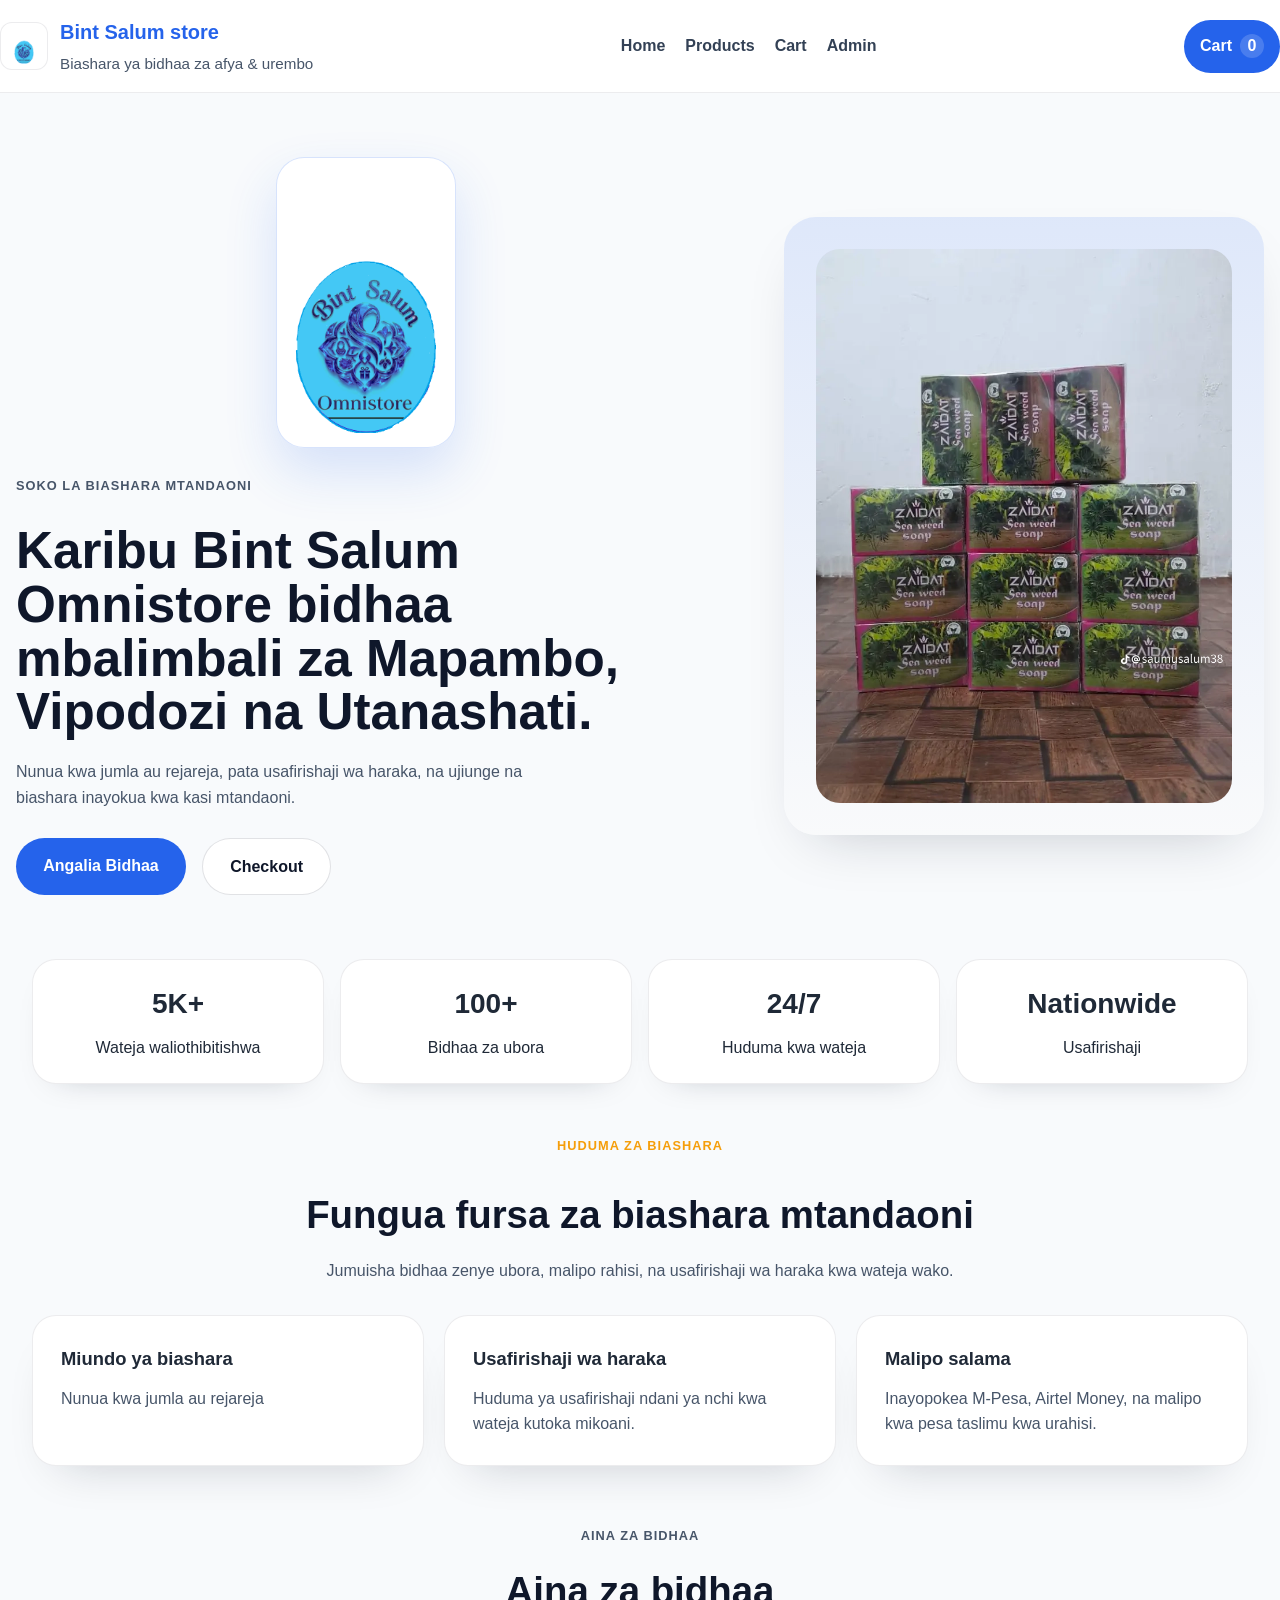
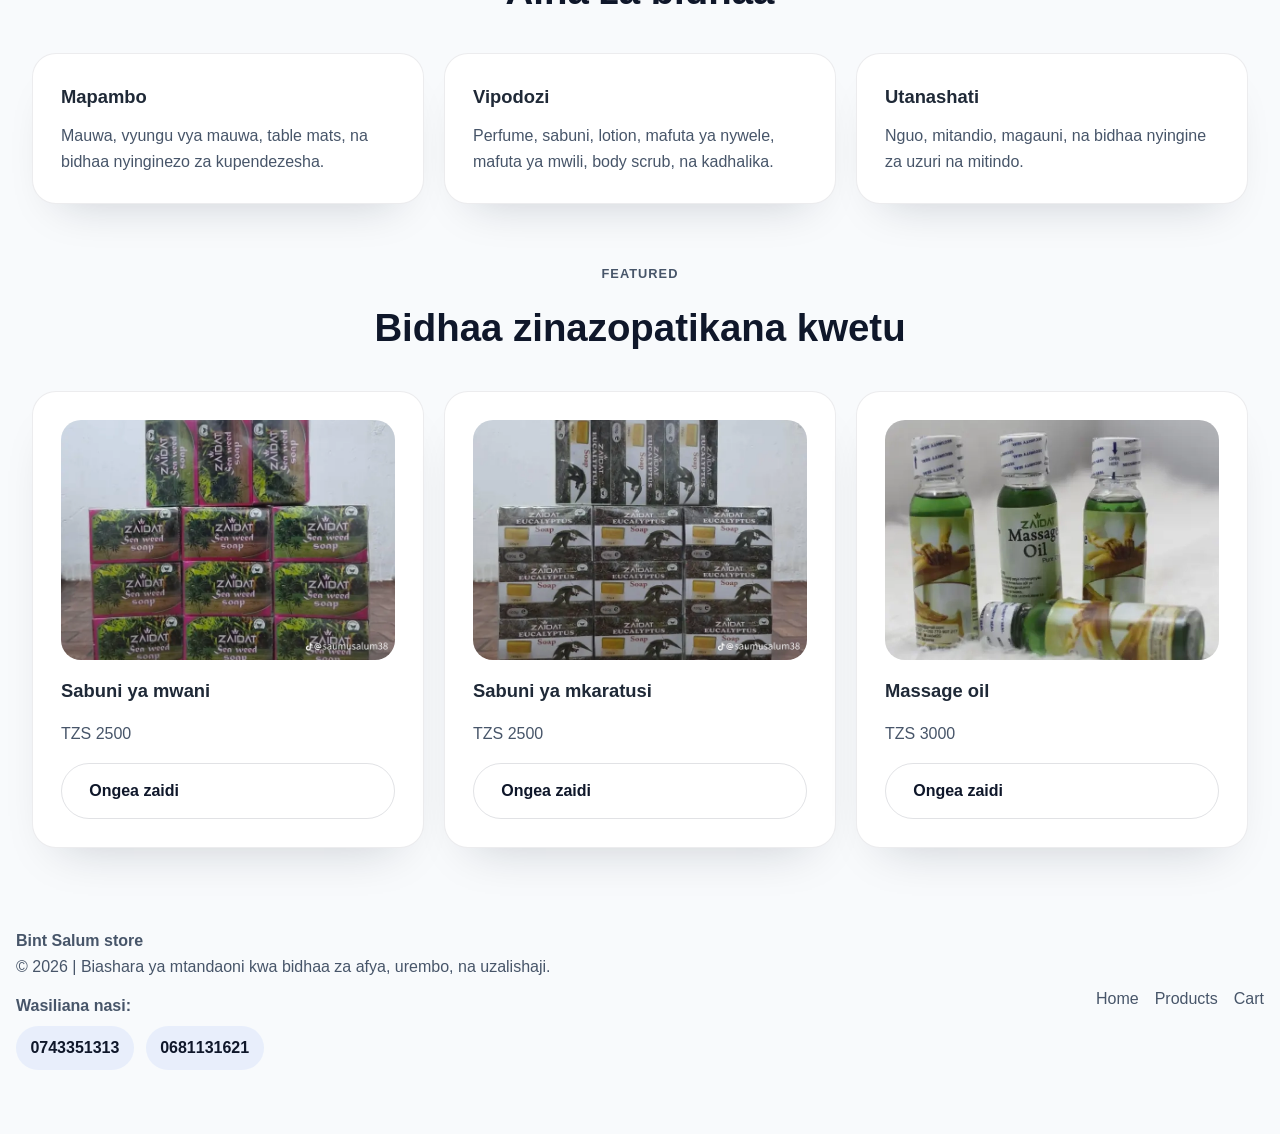
==== commit dcd35043: "Update admin payment notification and homepage content" ====
--- a/index.html
+++ b/index.html
@@ -37,7 +37,7 @@
                 <img src="images/product7.png" alt="Bint Salum store logo" class="hero-logo" />
             </div>
             <p class="eyebrow">Soko la biashara mtandaoni</p>
-            <h1>Karibu kwenye Bint Salum store: bidhaa za afya, urembo, na Ung'alishaji wa ngozi kwa wateja wote.</h1>
+            <h1>Karibu Bint Salum Omnistore bidhaa mbalimbali za Mapambo, Vipodozi na Utanashati.</h1>
             <p>Nunua kwa jumla au rejareja, pata usafirishaji wa haraka, na ujiunge na biashara inayokua kwa kasi mtandaoni.</p>
             <div class="hero-actions">
                 <a class="btn btn-primary" href="products.html">Angalia Bidhaa</a>
@@ -77,7 +77,7 @@
     <section class="features container">
         <div class="feature-card">
             <h3>Miundo ya biashara</h3>
-            <p>Nunua kwa jumla au rejareja kwa bei za ushindani kwa bidhaa za mwili na spa.</p>
+            <p>Nunua kwa jumla au rejareja</p>
         </div>
         <div class="feature-card">
             <h3>Usafirishaji wa haraka</h3>
@@ -92,20 +92,20 @@
     <section class="categories container">
         <div class="section-heading">
             <p class="eyebrow">Aina za bidhaa</p>
-            <h2>Bidhaa muhimu za biashara yako</h2>
+            <h2>Aina za bidhaa</h2>
         </div>
         <div class="category-grid">
             <div class="category-card">
-                <h3>Mapambo na vipodozi</h3>
-                <p>Sabuni, mafuta, lotion, na bidhaa za afya ya ngozi.</p>
+                <h3>Mapambo</h3>
+                <p>Mauwa, vyungu vya mauwa, table mats, na bidhaa nyinginezo za kupendezesha.</p>
             </div>
             <div class="category-card">
-                <h3>Bidhaa za afya</h3>
-                <p>Vipimo bandia, mafuta tiba, na bidhaa za mwili wa asili.</p>
+                <h3>Vipodozi</h3>
+                <p>Perfume, sabuni, lotion, mafuta ya nywele, mafuta ya mwili, body scrub, na kadhalika.</p>
             </div>
             <div class="category-card">
-                <h3>Uzuri wa ngozi</h3>
-                <p>Bidhaa rahisi kutumia kwa ngozi laini na yenye afya.</p>
+                <h3>Utanashati</h3>
+                <p>Nguo, mitandio, magauni, na bidhaa nyingine za uzuri na mitindo.</p>
             </div>
         </div>
     </section>
@@ -113,7 +113,7 @@
     <section class="featured-products container">
         <div class="section-heading">
             <p class="eyebrow">Featured</p>
-            <h2>Bidhaa zetu za kinadharia</h2>
+            <h2>Bidhaa zinazopatikana kwetu</h2>
         </div>
         <div class="products-grid">
             <article class="product-card">
@@ -145,9 +145,8 @@
         <div class="footer-contact">
             <p><strong>Wasiliana nasi:</strong></p>
             <ul class="footer-contact-list">
-                <li><a href="tel:0719988866">0719988866</a></li>
-                <li><a href="tel:0675846893">0675846893</a></li>
-                <li><a href="tel:0664491953">0664491953</a></li>
+                <li><a href="tel:0743351313">0743351313</a></li>
+                <li><a href="tel:0681131621">0681131621</a></li>
             </ul>
         </div>
     </div>
--- a/css/style.css
+++ b/css/style.css
@@ -44,8 +44,9 @@
 }
 
 .container {
-    width: min(1200px, calc(100% - 2rem));
+    width: min(1400px, calc(100% - 2rem));
     margin: 0 auto;
+    padding: 0 1rem;
 }
 
 header {
@@ -162,8 +163,13 @@
 }
 
 .hero-copy {
-    max-width: 620px;
-    text-align: center;
+    max-width: 700px;
+}
+
+.hero-copy h1,
+.hero-copy p,
+.hero-copy .eyebrow {
+    text-align: left;
 }
 
 .hero-logo-wrapper {
@@ -648,26 +654,28 @@
 
 .site-footer {
     display: flex;
-        flex-wrap: wrap;
-        justify-content: space-between;
-        align-items: center;
-        gap: 1rem;
-        padding: 2rem 0 4rem;
-        color: #475569;
-    }
-
-    .footer-nav {
-        display: flex;
-        gap: 1rem;
-        flex-wrap: wrap;
-        align-items: center;
+    flex-wrap: wrap;
+    justify-content: space-between;
+    align-items: center;
+    gap: 1rem;
+    padding: 2rem 0 4rem;
+    color: #475569;
+}
+
+.footer-nav {
+    display: flex;
+    gap: 1rem;
+    flex-wrap: wrap;
+    align-items: center;
+}
+
 .footer-nav a {
     color: #475569;
 }
 
-    .footer-contact {
-        margin-top: 0.85rem;
-    }
+.footer-contact {
+    margin-top: 0.85rem;
+}
 
     .footer-contact-list {
         list-style: none;
@@ -720,11 +728,35 @@
 
     .hero {
         grid-template-columns: 1fr;
-        padding: 2rem 0;
+        padding: 1.8rem 0;
+    }
+
+    .hero-copy {
+        text-align: center;
+        max-width: 100%;
+        padding: 0 0.75rem;
+    }
+
+    .hero-copy h1,
+    .hero-copy p,
+    .hero-copy .eyebrow {
+        text-align: center;
+    }
+
+    .stats {
+        grid-template-columns: repeat(2, minmax(180px, 1fr));
+    }
+
+    .features,
+    .category-grid,
+    .products-grid {
+        grid-template-columns: repeat(2, minmax(240px, 1fr));
     }
 
     .hero-visual {
-        padding: 1.5rem;
+        padding: 1.25rem;
+        max-width: 100%;
+        margin: 0 auto;
     }
 
     .hero-actions {
@@ -737,6 +769,14 @@
         justify-content: center;
     }
 
+    .hero h1 {
+        font-size: clamp(2rem, 6vw, 2.8rem);
+    }
+    .hero p {
+        max-width: 100%;
+        margin: 0 auto;
+    }
+
     .stats {
         grid-template-columns: repeat(2, minmax(180px, 1fr));
     }
@@ -744,7 +784,7 @@
     .features,
     .category-grid,
     .products-grid {
-        grid-template-columns: 1fr;
+        grid-template-columns: repeat(2, minmax(240px, 1fr));
     }
 
     .checkout-grid,
@@ -782,15 +822,24 @@
     }
 
     .hero h1 {
-        font-size: clamp(2rem, 8vw, 2.6rem);
+        font-size: clamp(1.9rem, 8vw, 2.4rem);
     }
 
     .hero p {
         max-width: 100%;
     }
 
+    .hero-copy {
+        padding: 0 0.75rem;
+    }
+
+    .hero-visual {
+        padding: 1rem;
+    }
+
     .hero-actions {
         width: 100%;
+        gap: 0.75rem;
     }
 
     .btn {
@@ -849,6 +898,43 @@
     .product-form textarea,
     .product-form select {
         padding: 0.9rem;
+    }
+}
+
+@media (max-width: 760px) {
+    .stats {
+        grid-template-columns: 1fr;
+    }
+
+    .features,
+    .category-grid,
+    .products-grid {
+        grid-template-columns: 1fr;
+    }
+}
+
+@media (min-width: 1400px) {
+    .container {
+        width: min(1600px, calc(100% - 4rem));
+    }
+
+    .hero {
+        gap: 4rem;
+    }
+
+    .hero-copy {
+        max-width: 780px;
+    }
+
+    .hero-visual {
+        padding: 3rem;
+    }
+
+    .stats,
+    .features,
+    .category-grid,
+    .products-grid {
+        gap: 1.5rem;
     }
 }
 
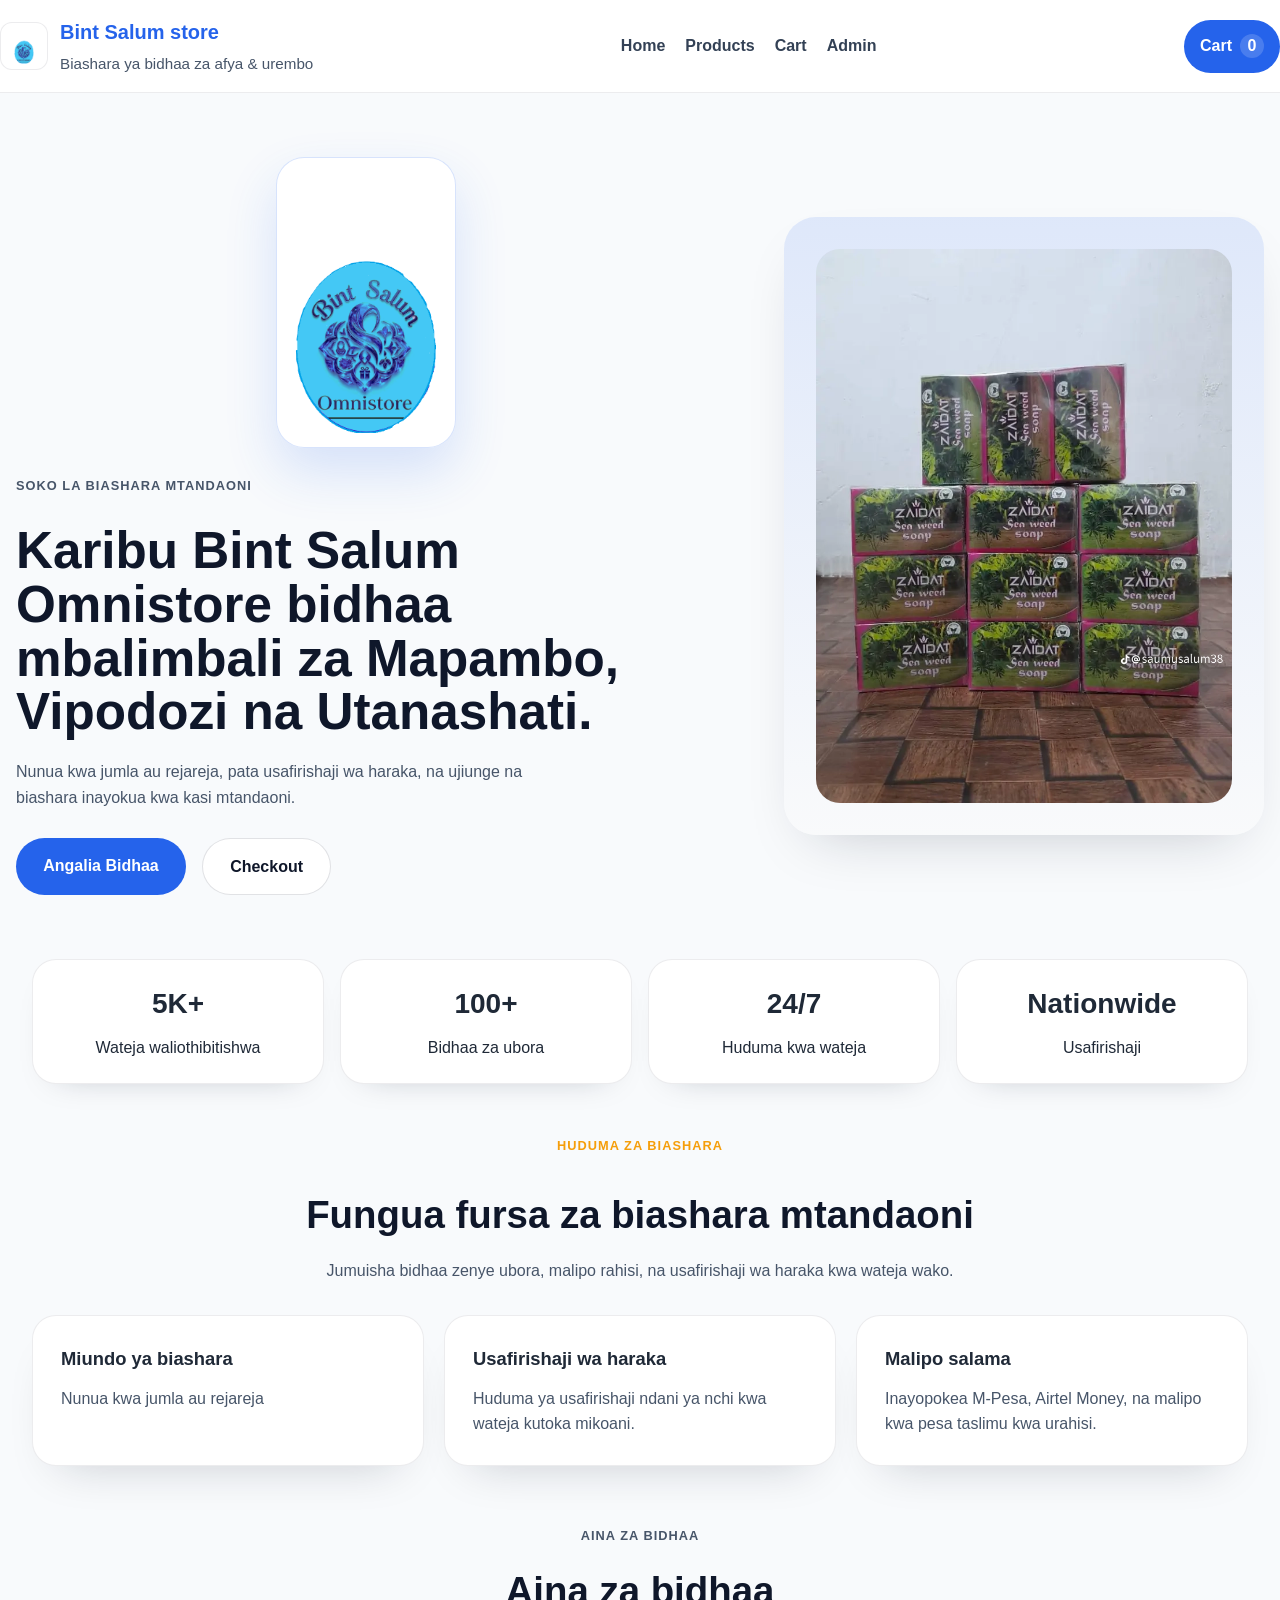
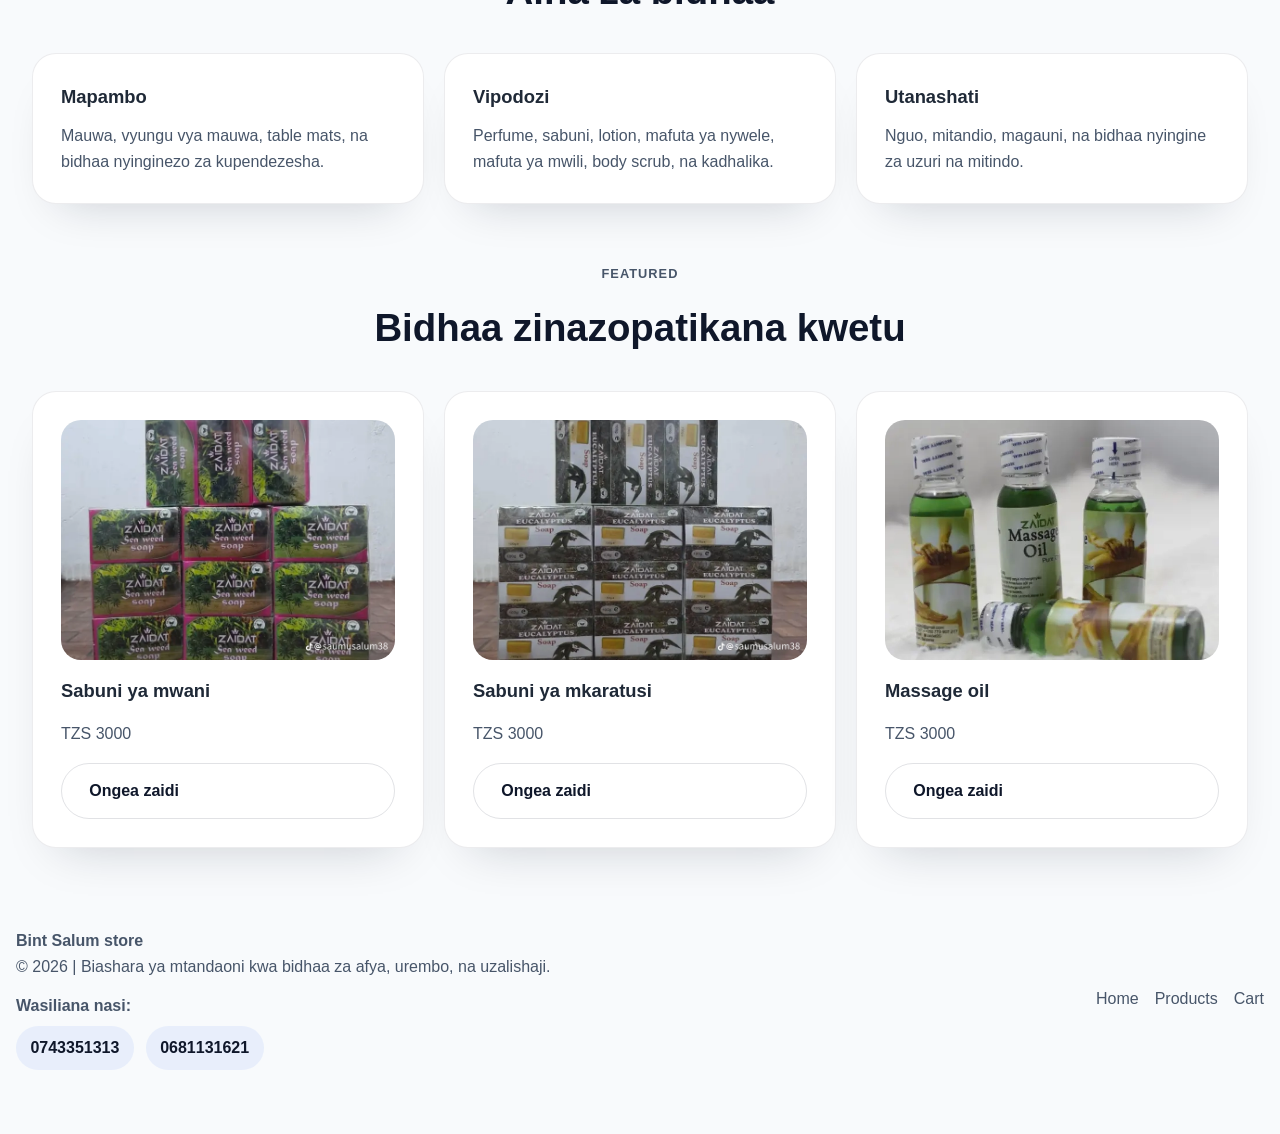
==== commit 074c5bda: "Updated index.html from iPhone Updated index.html from iPhone" ====
--- a/index.html
+++ b/index.html
@@ -119,13 +119,13 @@
             <article class="product-card">
                 <img src="images/product1.jpg" alt="Sabuni ya mwani" />
                 <h3>Sabuni ya mwani</h3>
-                <p>TZS 2500</p>
+                <p>TZS 3000</p>
                 <a href="products.html" class="btn btn-outline">Ongea zaidi</a>
             </article>
             <article class="product-card">
                 <img src="images/product2.jpg" alt="Sabuni ya mkaratusi" />
                 <h3>Sabuni ya mkaratusi</h3>
-                <p>TZS 2500</p>
+                <p>TZS 3000</p>
                 <a href="products.html" class="btn btn-outline">Ongea zaidi</a>
             </article>
             <article class="product-card">
--- a/css/style.css
+++ b/css/style.css
@@ -611,12 +611,44 @@
     border-radius: 20px;
     border: 1px solid rgba(148, 163, 184, 0.2);
     display: grid;
+    grid-template-columns: 80px 1fr auto;
+    gap: 1rem;
+    align-items: start;
+}
+
+.admin-thumb {
+    width: 80px;
+    height: 80px;
+    object-fit: cover;
+    border-radius: 8px;
+}
+
+.product-list-body {
+    display: flex;
+    flex-direction: column;
+    gap: 0.25rem;
+}
+
+.product-list-body strong {
+    font-size: 1rem;
+    color: #1e293b;
+}
+
+.product-list-body p {
+    font-size: 0.875rem;
+    color: #64748b;
+    margin: 0;
+}
+
+.product-list-actions {
+    display: flex;
     gap: 0.5rem;
+    align-items: center;
 }
 
 .product-list-item button {
     width: fit-content;
-    margin-top: 0.5rem;
+    margin-top: 0;
 }
 
 .order-box {
@@ -799,13 +831,18 @@
     }
 
     .product-list-item {
-        flex-direction: column;
-        align-items: flex-start;
+        grid-template-columns: 100px 1fr;
+        gap: 0.75rem;
+    }
+
+    .admin-thumb {
+        width: 100px;
+        height: 100px;
     }
 
     .product-list-actions {
-        width: 100%;
-        text-align: left;
+        grid-column: 2;
+        width: fit-content;
     }
 }
 
@@ -898,6 +935,20 @@
     .product-form textarea,
     .product-form select {
         padding: 0.9rem;
+    }
+
+    .product-list-item {
+        grid-template-columns: 1fr;
+    }
+
+    .admin-thumb {
+        width: 100%;
+        height: auto;
+        max-height: 200px;
+    }
+
+    .product-list-actions {
+        width: 100%;
     }
 }
 
